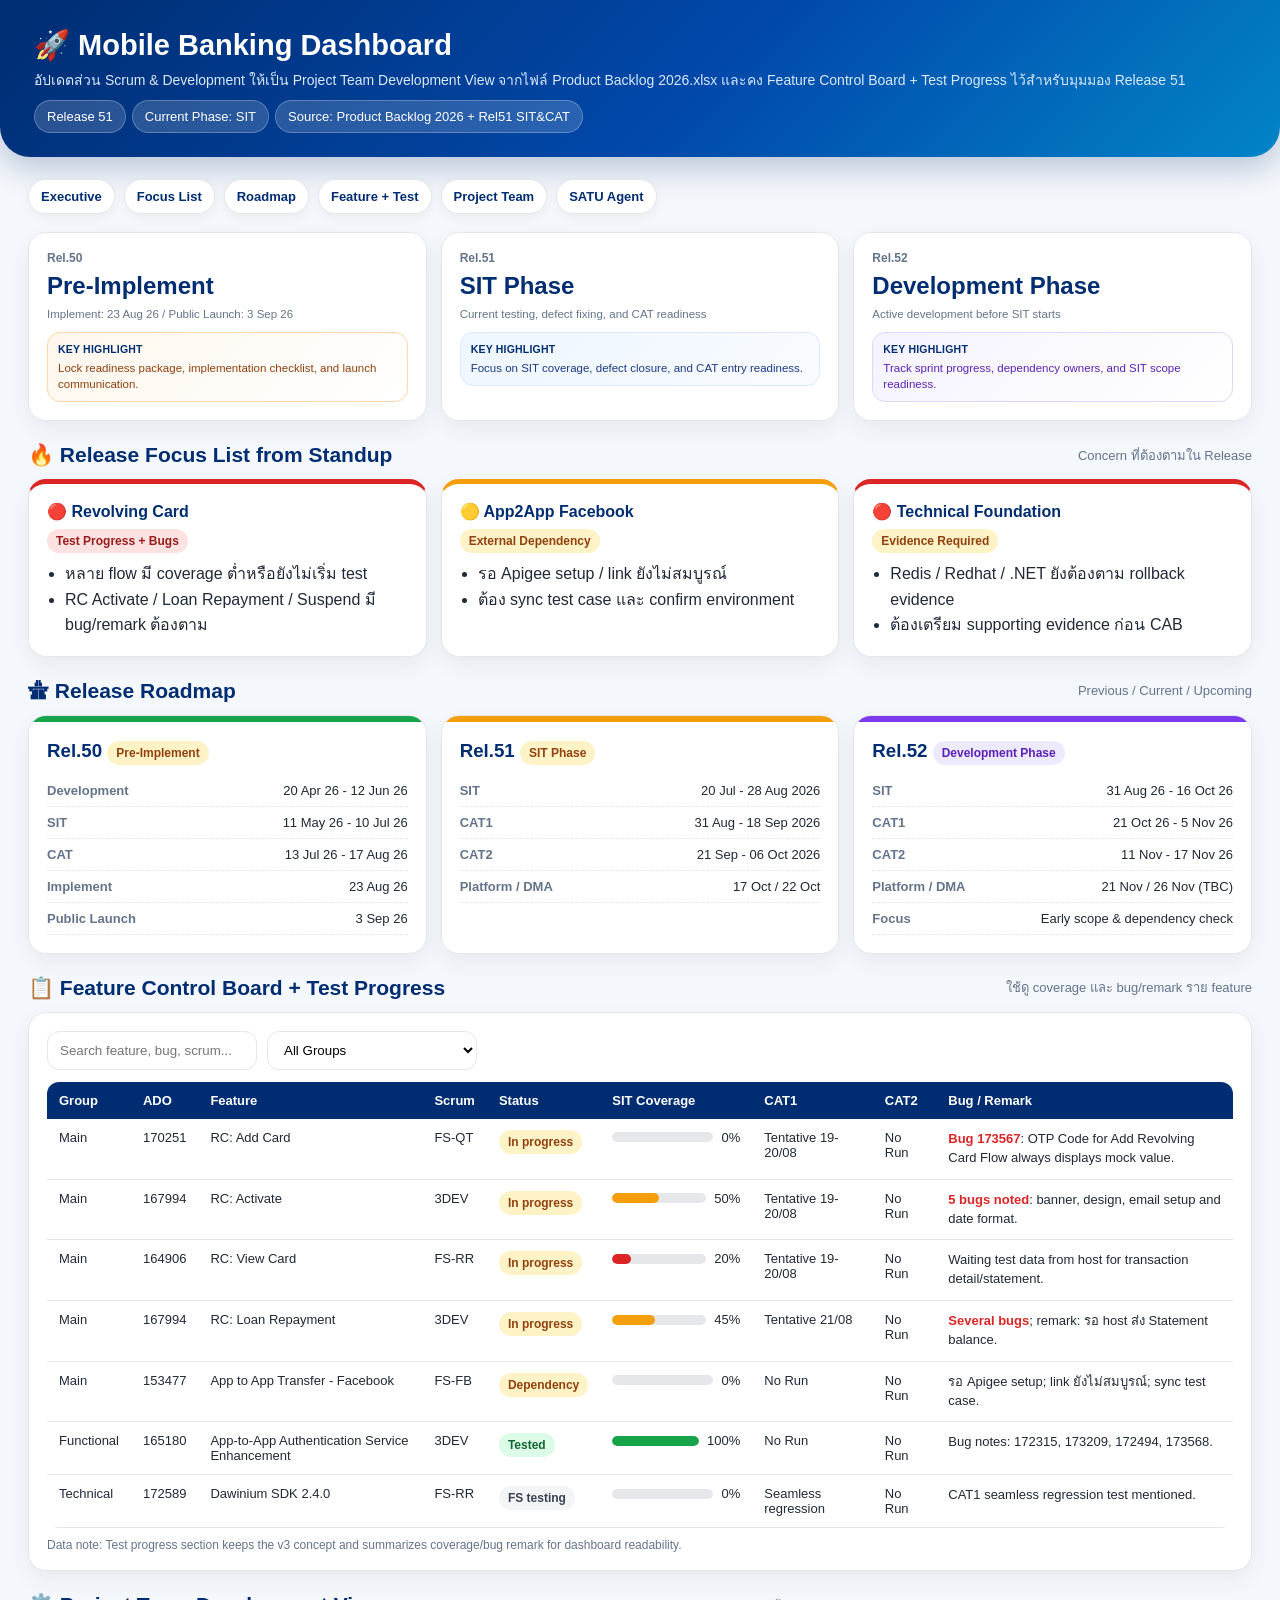
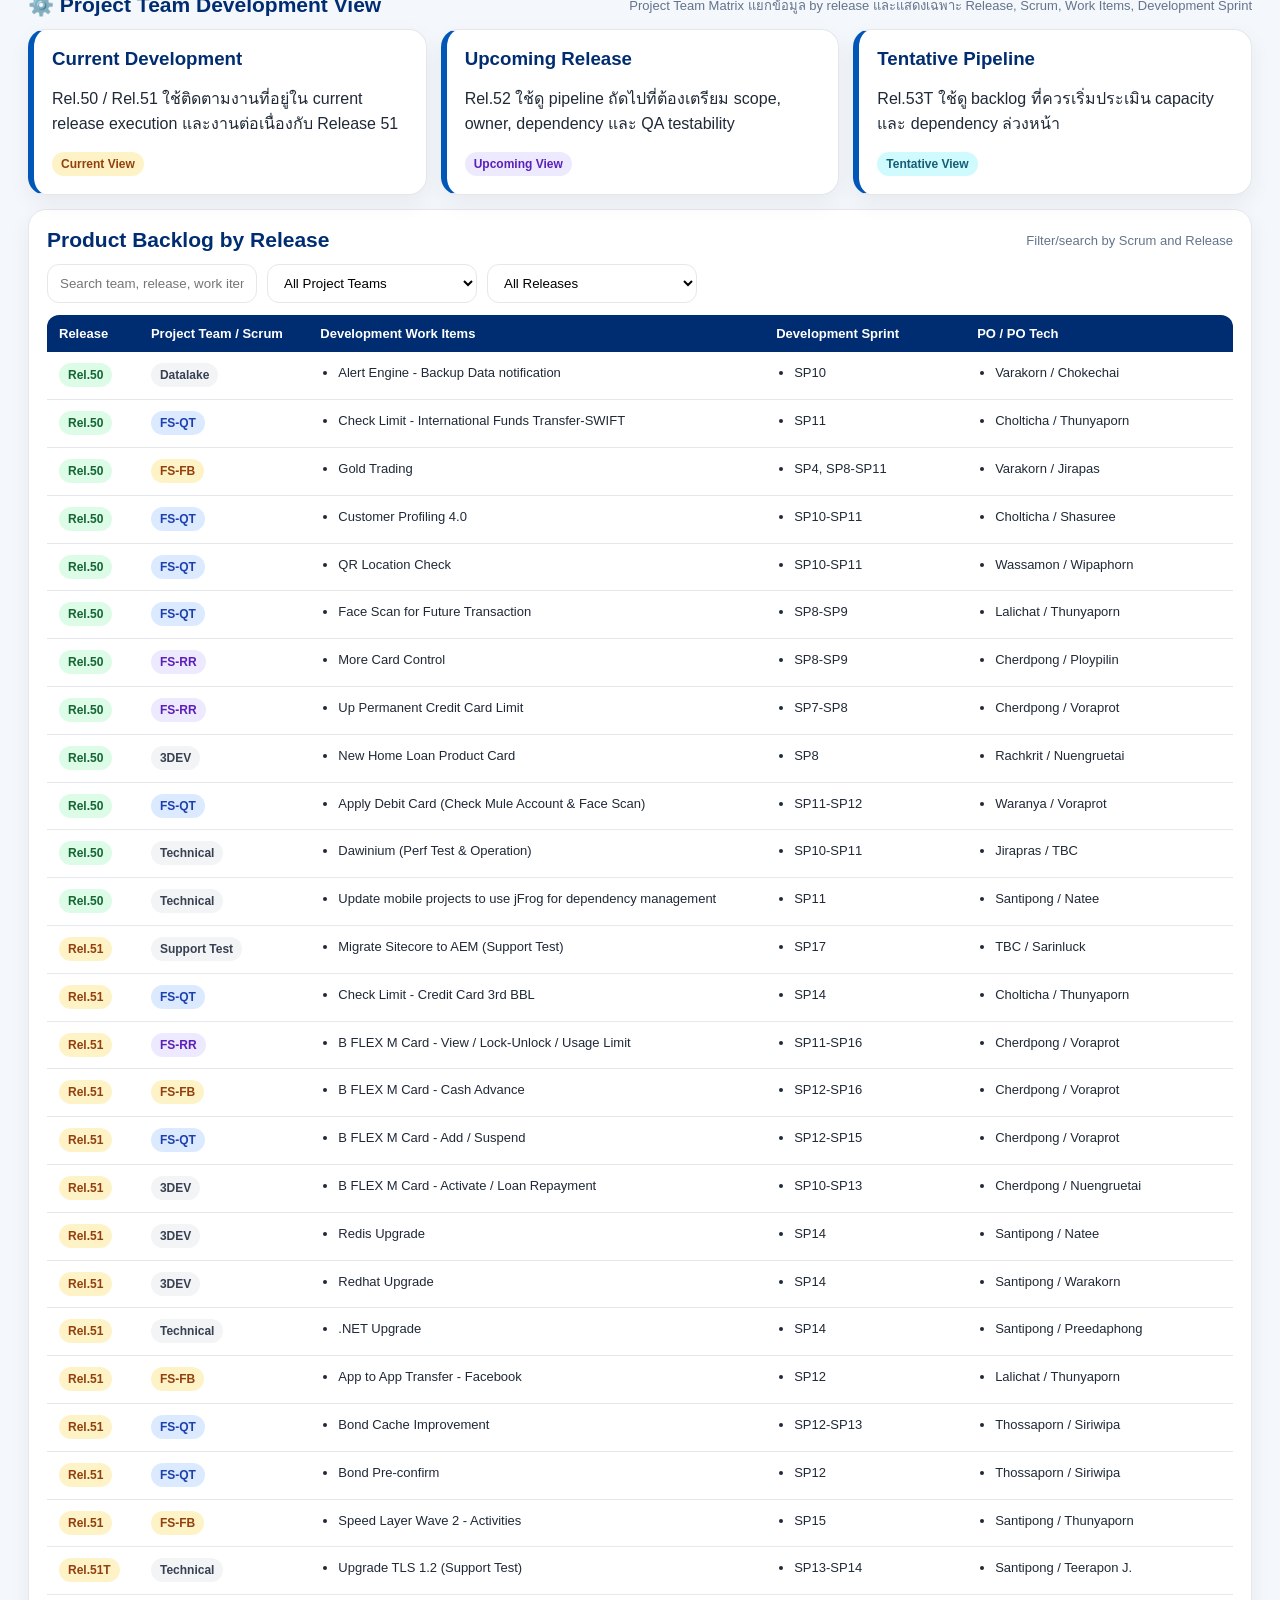
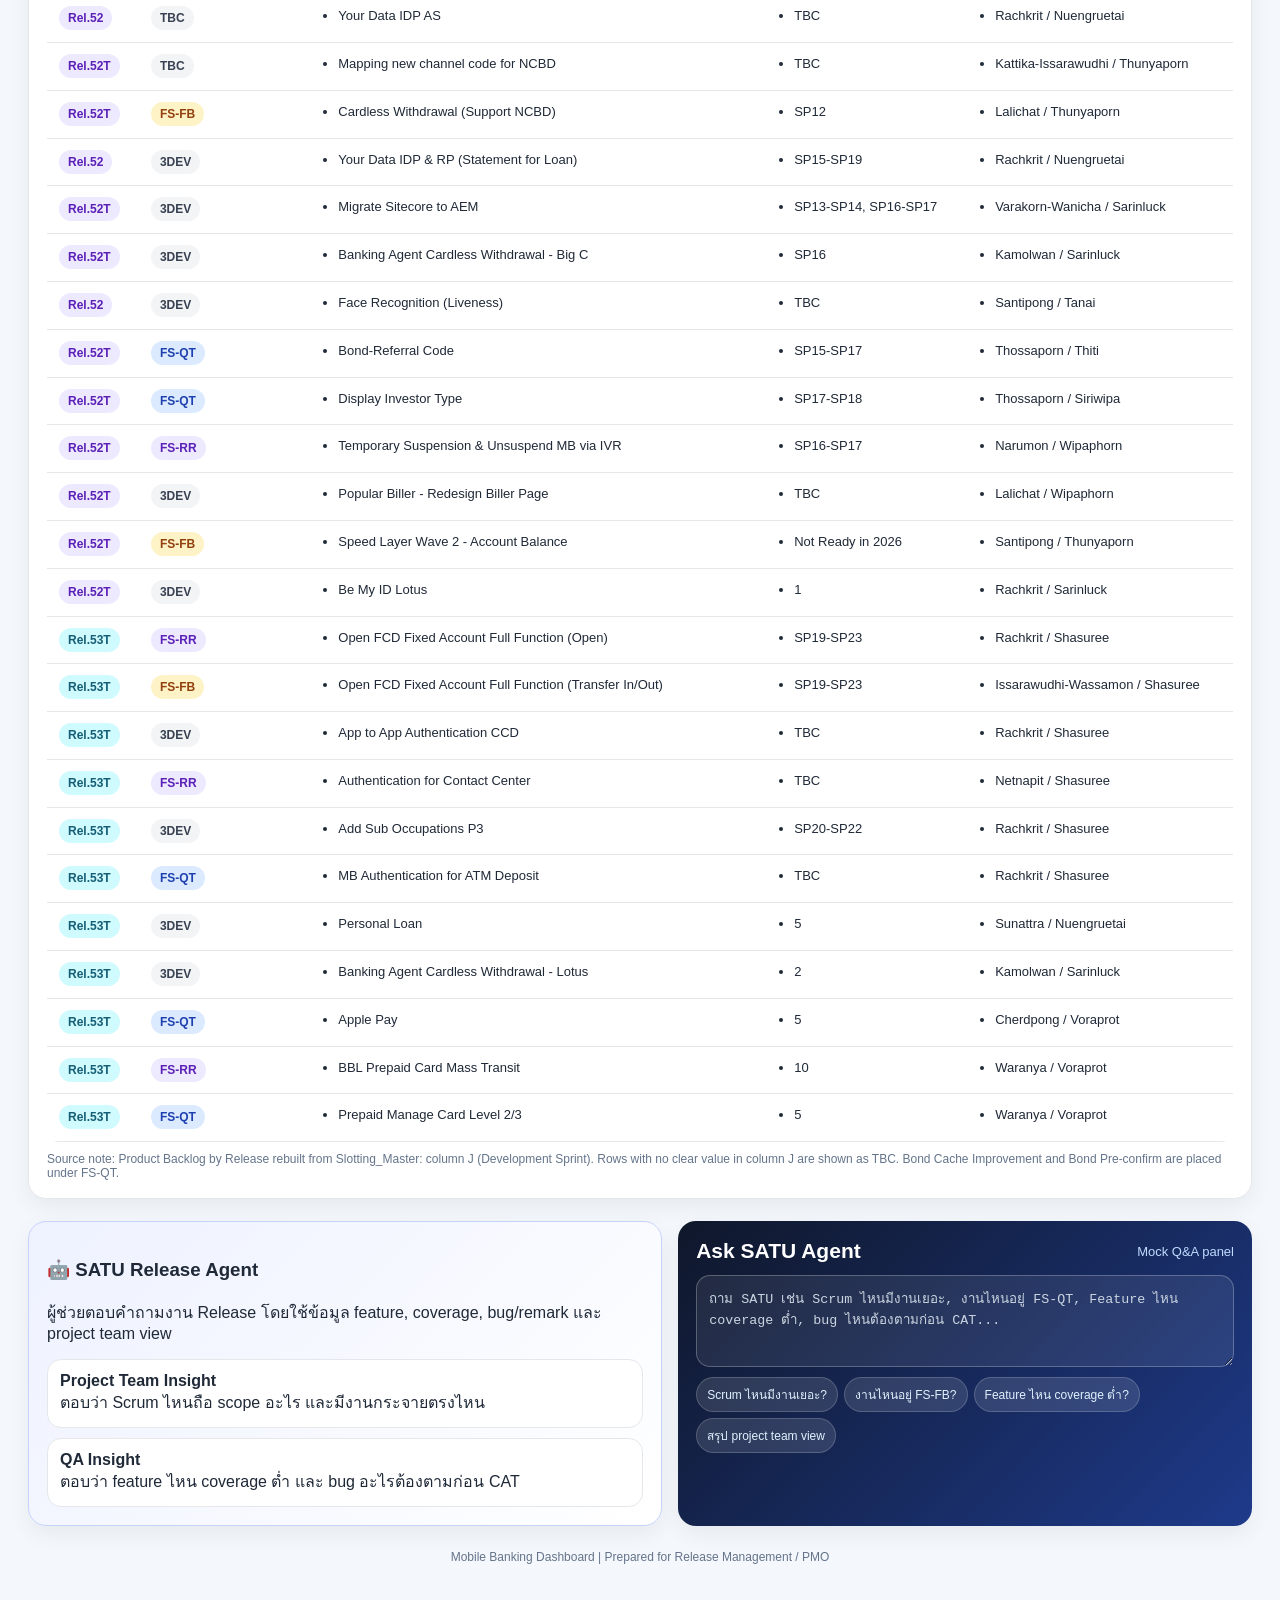
==== index.html @ 2cccbea6 "Rename to index.html" ====
<!DOCTYPE html>
<html lang="th">
<head>
<meta charset="UTF-8" />
<meta name="viewport" content="width=device-width, initial-scale=1.0" />
<title>Mobile Banking Dashboard</title>
<style>
:root{--bbl:#002d72;--bbl2:#0057b8;--bg:#f4f7fb;--card:#fff;--text:#1f2937;--muted:#64748b;--line:#e5e7eb;--green:#16a34a;--amber:#f59e0b;--red:#dc2626;--blue:#2563eb;--purple:#7c3aed}
*{box-sizing:border-box}html{scroll-behavior:smooth}body{margin:0;font-family:"Segoe UI",Arial,sans-serif;background:var(--bg);color:var(--text)}
.hero{background:linear-gradient(135deg,var(--bbl),#0148aa 55%,#0284c7);color:white;padding:28px 34px 24px;border-bottom-left-radius:30px;border-bottom-right-radius:30px;box-shadow:0 12px 30px rgba(0,45,114,.24)}
.hero h1{margin:0;font-size:29px}.subtitle{margin-top:8px;color:#dbeafe;line-height:1.55;font-size:14px}.pill{display:inline-flex;align-items:center;gap:8px;background:rgba(255,255,255,.16);border:1px solid rgba(255,255,255,.25);padding:8px 12px;border-radius:999px;font-size:13px;margin:8px 6px 0 0}
.container{max-width:1520px;margin:auto;padding:22px 28px 42px}.nav{display:flex;gap:9px;flex-wrap:wrap;margin-bottom:18px}.nav a{text-decoration:none;color:var(--bbl);background:white;border:1px solid var(--line);padding:9px 12px;border-radius:999px;font-size:13px;font-weight:700;box-shadow:0 4px 12px rgba(15,23,42,.05)}
.kpis{display:grid;grid-template-columns:repeat(3,minmax(220px,1fr));gap:14px}.card{background:var(--card);border:1px solid var(--line);border-radius:18px;padding:18px;box-shadow:0 8px 22px rgba(15,23,42,.06)}.kpi-label{font-size:12px;color:var(--muted);font-weight:700}.kpi-value{font-size:24px;font-weight:900;color:var(--bbl);margin-top:7px;line-height:1.18}.kpi-note{font-size:11.5px;color:var(--muted);margin-top:6px;line-height:1.42}.kpi-highlight{margin-top:10px;padding:9px 10px;border-radius:13px;background:linear-gradient(135deg,#eef6ff,#f8fbff);border:1px solid #dbeafe;color:#1e3a8a;font-size:11.5px;line-height:1.4}.kpi-highlight b{display:block;color:var(--bbl);font-size:10.5px;text-transform:uppercase;letter-spacing:.2px;margin-bottom:3px}.kpi-highlight.urgent{background:linear-gradient(135deg,#fff7ed,#fff);border-color:#fed7aa;color:#92400e}.kpi-highlight.future{background:linear-gradient(135deg,#f5f3ff,#fff);border-color:#ddd6fe;color:#5b21b6}
.section{margin-top:22px}.section-title{display:flex;justify-content:space-between;align-items:center;gap:12px;margin:0 0 12px}.section-title h2{margin:0;color:var(--bbl);font-size:21px}.section-title span{font-size:13px;color:var(--muted)}
.grid-2{display:grid;grid-template-columns:1.05fr .95fr;gap:16px}.grid-3{display:grid;grid-template-columns:repeat(3,1fr);gap:14px}.grid-4{display:grid;grid-template-columns:repeat(4,1fr);gap:14px}
.workitem-list{margin:0;padding-left:18px;line-height:1.6}.workitem-list li{margin-bottom:4px}.sprint-list{margin:0;padding-left:18px;line-height:1.6}.sprint-list li{margin-bottom:4px}.po-list{margin:0;padding-left:18px;line-height:1.6}.po-list li{margin-bottom:4px}table{width:100%;border-collapse:collapse;font-size:13px;overflow:hidden;border-radius:12px}th{background:var(--bbl);color:white;text-align:left;padding:11px 12px;font-weight:800;white-space:nowrap}td{padding:11px 12px;border-bottom:1px solid var(--line);vertical-align:top}tr:hover td{background:#f8fbff}
.badge{display:inline-flex;align-items:center;gap:6px;padding:5px 9px;border-radius:999px;font-size:12px;font-weight:800;white-space:nowrap}.green{background:#dcfce7;color:#166534}.amber{background:#fef3c7;color:#92400e}.red{background:#fee2e2;color:#991b1b}.blue{background:#dbeafe;color:#1e40af}.gray{background:#f3f4f6;color:#374151}.purple{background:#ede9fe;color:#5b21b6}.cyan{background:#cffafe;color:#155e75}
.filters{display:flex;gap:10px;flex-wrap:wrap;margin-bottom:12px}.filters input,.filters select{padding:10px 12px;border:1px solid var(--line);border-radius:12px;background:white;min-width:210px}
.focus-grid,.roadmap{display:grid;grid-template-columns:repeat(3,1fr);gap:14px}.focus{border-top:5px solid var(--amber)}.focus.critical{border-top-color:var(--red)}.focus h3{margin:0 0 8px;color:var(--bbl);font-size:16px}.focus ul{margin:8px 0 0 18px;padding:0;line-height:1.6}.release-card{position:relative;overflow:hidden}.release-card:before{content:"";position:absolute;top:0;left:0;right:0;height:6px;background:var(--bbl2)}.release-card.done:before{background:var(--green)}.release-card.current:before{background:var(--amber)}.release-card.future:before{background:var(--purple)}.release-card h3{margin:6px 0 10px;color:var(--bbl)}.date-row{display:flex;justify-content:space-between;border-bottom:1px dashed var(--line);padding:8px 0;font-size:13px}.date-row b{color:var(--muted)}
.cov-wrap{display:flex;align-items:center;gap:8px;min-width:128px}.cov-bg{height:10px;background:#e5e7eb;border-radius:999px;overflow:hidden;flex:1;min-width:72px}.cov{height:100%;border-radius:999px}.cov.low{background:var(--red)}.cov.mid{background:var(--amber)}.cov.high{background:var(--green)}.bugcell{max-width:420px;line-height:1.45}.bugcell b{color:var(--red)}
.team-card{border-left:6px solid var(--bbl2)}.team-card h3{margin:0 0 10px;color:var(--bbl)}.mini-grid{display:grid;grid-template-columns:repeat(3,1fr);gap:10px}.mini{background:#f8fafc;border:1px solid var(--line);border-radius:14px;padding:12px;text-align:center}.mini b{display:block;color:var(--bbl);font-size:22px}.note{font-size:12px;color:var(--muted);margin-top:10px}.agent{background:linear-gradient(135deg,#0f172a,#1e3a8a);color:white;border:0}.agent textarea{width:100%;min-height:92px;border-radius:14px;border:1px solid rgba(255,255,255,.25);background:rgba(255,255,255,.08);color:white;padding:12px;outline:none;resize:vertical}.agent textarea::placeholder{color:#cbd5e1}.prompt{display:inline-block;background:rgba(255,255,255,.12);border:1px solid rgba(255,255,255,.18);padding:7px 10px;border-radius:999px;font-size:12px;margin:6px 6px 0 0;color:#e0f2fe}.satu{background:linear-gradient(135deg,#eef2ff,#fff);border:1px solid #c7d2fe}.satu-item{background:white;border:1px solid var(--line);border-radius:14px;padding:12px;margin-top:10px}
footer{text-align:center;color:var(--muted);font-size:12px;margin-top:24px}@media(max-width:1180px){.kpis{grid-template-columns:repeat(3,1fr)}.grid-2,.grid-3,.grid-4,.focus-grid,.roadmap,.mini-grid{grid-template-columns:1fr}.section-title{align-items:flex-start;flex-direction:column}}@media(max-width:720px){.container{padding:18px}.kpis{grid-template-columns:1fr}.hero{padding:22px 20px}.hero h1{font-size:23px}td,th{font-size:12px;padding:9px}}
</style>
</head>
<body>
<header class="hero">
  <h1>🚀 Mobile Banking Dashboard</h1>
  <div class="subtitle">อัปเดตส่วน Scrum & Development ให้เป็น Project Team Development View จากไฟล์ Product Backlog 2026.xlsx และคง Feature Control Board + Test Progress ไว้สำหรับมุมมอง Release 51</div>
  <div class="pill">Release 51</div><div class="pill">Current Phase: SIT</div><div class="pill">Source: Product Backlog 2026 + Rel51 SIT&CAT</div>
</header>
<main class="container">
<nav class="nav"><a href="#executive">Executive</a><a href="#focus">Focus List</a><a href="#roadmap">Roadmap</a><a href="#feature">Feature + Test</a><a href="#project-team">Project Team</a><a href="#satu">SATU Agent</a></nav>

<section id="executive" class="kpis">
  <div class="card"><div class="kpi-label">Rel.50</div><div class="kpi-value">Pre-Implement</div><div class="kpi-note">Implement: 23 Aug 26 / Public Launch: 3 Sep 26</div><div class="kpi-highlight urgent"><b>Key Highlight</b>Lock readiness package, implementation checklist, and launch communication.</div></div>
  <div class="card"><div class="kpi-label">Rel.51</div><div class="kpi-value">SIT Phase</div><div class="kpi-note">Current testing, defect fixing, and CAT readiness</div><div class="kpi-highlight"><b>Key Highlight</b>Focus on SIT coverage, defect closure, and CAT entry readiness.</div></div>
  <div class="card"><div class="kpi-label">Rel.52</div><div class="kpi-value">Development Phase</div><div class="kpi-note">Active development before SIT starts</div><div class="kpi-highlight future"><b>Key Highlight</b>Track sprint progress, dependency owners, and SIT scope readiness.</div></div>
</section>

<section id="focus" class="section">
  <div class="section-title"><h2>🔥 Release Focus List from Standup</h2><span>Concern ที่ต้องตามใน Release</span></div>
  <div class="focus-grid">
    <div class="card focus critical"><h3>🔴 Revolving Card</h3><span class="badge red">Test Progress + Bugs</span><ul><li>หลาย flow มี coverage ต่ำหรือยังไม่เริ่ม test</li><li>RC Activate / Loan Repayment / Suspend มี bug/remark ต้องตาม</li></ul></div>
    <div class="card focus"><h3>🟡 App2App Facebook</h3><span class="badge amber">External Dependency</span><ul><li>รอ Apigee setup / link ยังไม่สมบูรณ์</li><li>ต้อง sync test case และ confirm environment</li></ul></div>
    <div class="card focus critical"><h3>🔴 Technical Foundation</h3><span class="badge amber">Evidence Required</span><ul><li>Redis / Redhat / .NET ยังต้องตาม rollback evidence</li><li>ต้องเตรียม supporting evidence ก่อน CAB</li></ul></div>
  </div>
</section>

<section id="roadmap" class="section">
  <div class="section-title"><h2>🛣 Release Roadmap</h2><span>Previous / Current / Upcoming</span></div>
  <div class="roadmap">
    <div class="card release-card done"><h3>Rel.50 <span class="badge amber">Pre-Implement</span></h3><div class="date-row"><b>Development</b><span>20 Apr 26 - 12 Jun 26</span></div><div class="date-row"><b>SIT</b><span>11 May 26 - 10 Jul 26</span></div><div class="date-row"><b>CAT</b><span>13 Jul 26 - 17 Aug 26</span></div><div class="date-row"><b>Implement</b><span>23 Aug 26</span></div><div class="date-row"><b>Public Launch</b><span>3 Sep 26</span></div></div>
    <div class="card release-card current"><h3>Rel.51 <span class="badge amber">SIT Phase</span></h3><div class="date-row"><b>SIT</b><span>20 Jul - 28 Aug 2026</span></div><div class="date-row"><b>CAT1</b><span>31 Aug - 18 Sep 2026</span></div><div class="date-row"><b>CAT2</b><span>21 Sep - 06 Oct 2026</span></div><div class="date-row"><b>Platform / DMA</b><span>17 Oct / 22 Oct</span></div></div>
    <div class="card release-card future"><h3>Rel.52 <span class="badge purple">Development Phase</span></h3><div class="date-row"><b>SIT</b><span>31 Aug 26 - 16 Oct 26</span></div><div class="date-row"><b>CAT1</b><span>21 Oct 26 - 5 Nov 26</span></div><div class="date-row"><b>CAT2</b><span>11 Nov - 17 Nov 26</span></div><div class="date-row"><b>Platform / DMA</b><span>21 Nov / 26 Nov (TBC)</span></div><div class="date-row"><b>Focus</b><span>Early scope & dependency check</span></div></div>
  </div>
</section>

<section id="feature" class="section">
  <div class="section-title"><h2>📋 Feature Control Board + Test Progress</h2><span>ใช้ดู coverage และ bug/remark ราย feature</span></div>
  <div class="card">
    <div class="filters"><input id="featureSearch" placeholder="Search feature, bug, scrum..." onkeyup="filterFeature()"/><select id="featureGroup" onchange="filterFeature()"><option value="">All Groups</option><option value="main">Main Feature</option><option value="functional">Functional Enhancement</option><option value="technical">Technical Enhancement</option></select></div>
    <div style="overflow:auto">
      <table id="featureTable">
        <tr><th>Group</th><th>ADO</th><th>Feature</th><th>Scrum</th><th>Status</th><th>SIT Coverage</th><th>CAT1</th><th>CAT2</th><th>Bug / Remark</th></tr>
        <tr data-group="main"><td>Main</td><td>170251</td><td>RC: Add Card</td><td>FS-QT</td><td><span class="badge amber">In progress</span></td><td><div class="cov-wrap"><div class="cov-bg"><div class="cov low" style="width:0%"></div></div>0%</div></td><td>Tentative 19-20/08</td><td>No Run</td><td class="bugcell"><b>Bug 173567</b>: OTP Code for Add Revolving Card Flow always displays mock value.</td></tr>
        <tr data-group="main"><td>Main</td><td>167994</td><td>RC: Activate</td><td>3DEV</td><td><span class="badge amber">In progress</span></td><td><div class="cov-wrap"><div class="cov-bg"><div class="cov mid" style="width:50%"></div></div>50%</div></td><td>Tentative 19-20/08</td><td>No Run</td><td class="bugcell"><b>5 bugs noted</b>: banner, design, email setup and date format.</td></tr>
        <tr data-group="main"><td>Main</td><td>164906</td><td>RC: View Card</td><td>FS-RR</td><td><span class="badge amber">In progress</span></td><td><div class="cov-wrap"><div class="cov-bg"><div class="cov low" style="width:20%"></div></div>20%</div></td><td>Tentative 19-20/08</td><td>No Run</td><td class="bugcell">Waiting test data from host for transaction detail/statement.</td></tr>
        <tr data-group="main"><td>Main</td><td>167994</td><td>RC: Loan Repayment</td><td>3DEV</td><td><span class="badge amber">In progress</span></td><td><div class="cov-wrap"><div class="cov-bg"><div class="cov mid" style="width:45%"></div></div>45%</div></td><td>Tentative 21/08</td><td>No Run</td><td class="bugcell"><b>Several bugs</b>; remark: รอ host ส่ง Statement balance.</td></tr>
        <tr data-group="main"><td>Main</td><td>153477</td><td>App to App Transfer - Facebook</td><td>FS-FB</td><td><span class="badge amber">Dependency</span></td><td><div class="cov-wrap"><div class="cov-bg"><div class="cov low" style="width:0%"></div></div>0%</div></td><td>No Run</td><td>No Run</td><td class="bugcell">รอ Apigee setup; link ยังไม่สมบูรณ์; sync test case.</td></tr>
        <tr data-group="functional"><td>Functional</td><td>165180</td><td>App-to-App Authentication Service Enhancement</td><td>3DEV</td><td><span class="badge green">Tested</span></td><td><div class="cov-wrap"><div class="cov-bg"><div class="cov high" style="width:100%"></div></div>100%</div></td><td>No Run</td><td>No Run</td><td class="bugcell">Bug notes: 172315, 173209, 172494, 173568.</td></tr>
        <tr data-group="technical"><td>Technical</td><td>172589</td><td>Dawinium SDK 2.4.0</td><td>FS-RR</td><td><span class="badge gray">FS testing</span></td><td><div class="cov-wrap"><div class="cov-bg"><div class="cov low" style="width:0%"></div></div>0%</div></td><td>Seamless regression</td><td>No Run</td><td class="bugcell">CAT1 seamless regression test mentioned.</td></tr>
      </table>
    </div>
    <div class="note">Data note: Test progress section keeps the v3 concept and summarizes coverage/bug remark for dashboard readability.</div>
  </div>
</section>


<section id="project-team" class="section">
  <div class="section-title">
    <h2>⚙️ Project Team Development View</h2>
    <span>Project Team Matrix แยกข้อมูล by release และแสดงเฉพาะ Release, Scrum, Work Items, Development Sprint</span>
  </div>

  <div class="grid-3">
    <div class="card team-card"><h3>Current Development</h3><p>Rel.50 / Rel.51 ใช้ติดตามงานที่อยู่ใน current release execution และงานต่อเนื่องกับ Release 51</p><span class="badge amber">Current View</span></div>
    <div class="card team-card"><h3>Upcoming Release</h3><p>Rel.52 ใช้ดู pipeline ถัดไปที่ต้องเตรียม scope, owner, dependency และ QA testability</p><span class="badge purple">Upcoming View</span></div>
    <div class="card team-card"><h3>Tentative Pipeline</h3><p>Rel.53T ใช้ดู backlog ที่ควรเริ่มประเมิน capacity และ dependency ล่วงหน้า</p><span class="badge cyan">Tentative View</span></div>
  </div>

  <div class="card" style="margin-top:14px">
    <div class="section-title"><h2>Product Backlog by Release</h2><span>Filter/search by Scrum and Release</span></div>
    <div class="filters">
      <input id="teamSearch" placeholder="Search team, release, work item, sprint..." onkeyup="filterTeam()"/>
      <select id="teamSelect" onchange="filterTeam()">
        <option value="">All Project Teams</option>
        <option>FS-QT</option><option>FS-FB</option><option>FS-RR</option><option>BBL-PW</option><option>BBL-3DEV</option><option>FS-LK</option>
      </select>
      <select id="releaseSelect" onchange="filterTeam()">
        <option value="">All Releases</option>
        <option>Rel.50</option><option>Rel.51</option><option>Rel.51T</option><option>Rel.52</option><option>Rel.52T</option><option>Rel.53T</option>
      </select>
    </div>
    <div style="overflow:auto">
      <table id="teamTable">
      <tr><th>Release</th><th>Project Team / Scrum</th><th>Development Work Items</th><th>Development Sprint</th><th>PO / PO Tech</th></tr>
      <tr data-release="Rel.50" data-team="Datalake"><td><span class="badge green">Rel.50</span></td><td><span class="badge gray">Datalake</span></td><td><ul class="workitem-list"><li>Alert Engine - Backup Data notification</li></ul></td><td><ul class="sprint-list"><li>SP10</li></ul></td><td><ul class="po-list"><li>Varakorn / Chokechai</li></ul></td></tr>
      <tr data-release="Rel.50" data-team="FS-QT"><td><span class="badge green">Rel.50</span></td><td><span class="badge blue">FS-QT</span></td><td><ul class="workitem-list"><li>Check Limit - International Funds Transfer-SWIFT</li></ul></td><td><ul class="sprint-list"><li>SP11</li></ul></td><td><ul class="po-list"><li>Cholticha / Thunyaporn</li></ul></td></tr>
      <tr data-release="Rel.50" data-team="FS-FB"><td><span class="badge green">Rel.50</span></td><td><span class="badge amber">FS-FB</span></td><td><ul class="workitem-list"><li>Gold Trading</li></ul></td><td><ul class="sprint-list"><li>SP4, SP8-SP11</li></ul></td><td><ul class="po-list"><li>Varakorn / Jirapas</li></ul></td></tr>
      <tr data-release="Rel.50" dat a-team="FS-QT"><td><span class="badge green">Rel.50</span></td><td><span class="badge blue">FS-QT</span></td><td><ul class="workitem-list"><li>Customer Profiling 4.0</li></ul></td><td><ul class="sprint-list"><li>SP10-SP11</li></ul></td><td><ul class="po-list"><li>Cholticha / Shasuree</li></ul></td></tr>
      <tr data-release="Rel.50" data-team="FS-QT"><td><span class="badge green">Rel.50</span></td><td><span class="badge blue">FS-QT</span></td><td><ul class="workitem-list"><li>QR Location Check</li></ul></td><td><ul class="sprint-list"><li>SP10-SP11</li></ul></td><td><ul class="po-list"><li>Wassamon / Wipaphorn</li></ul></td></tr>
      <tr data-release="Rel.50" data-team="FS-QT"><td><span class="badge green">Rel.50</span></td><td><span class="badge blue">FS-QT</span></td><td><ul class="workitem-list"><li>Face Scan for Future Transaction</li></ul></td><td><ul class="sprint-list"><li>SP8-SP9</li></ul></td><td><ul class="po-list"><li>Lalichat / Thunyaporn</li></ul></td></tr>
      <tr data-release="Rel.50" data-team="FS-RR"><td><span class="badge green">Rel.50</span></td><td><span class="badge purple">FS-RR</span></td><td><ul class="workitem-list"><li>More Card Control</li></ul></td><td><ul class="sprint-list"><li>SP8-SP9</li></ul></td><td><ul class="po-list"><li>Cherdpong / Ploypilin</li></ul></td></tr>
      <tr data-release="Rel.50" data-team="FS-RR"><td><span class="badge green">Rel.50</span></td><td><span class="badge purple">FS-RR</span></td><td><ul class="workitem-list"><li>Up Permanent Credit Card Limit</li></ul></td><td><ul class="sprint-list"><li>SP7-SP8</li></ul></td><td><ul class="po-list"><li>Cherdpong / Voraprot</li></ul></td></tr>
      <tr data-release="Rel.50" data-team="3DEV"><td><span class="badge green">Rel.50</span></td><td><span class="badge gray">3DEV</span></td><td><ul class="workitem-list"><li>New Home Loan Product Card</li></ul></td><td><ul class="sprint-list"><li>SP8</li></ul></td><td><ul class="po-list"><li>Rachkrit / Nuengruetai</li></ul></td></tr>
      <tr data-release="Rel.50" data-team="FS-QT"><td><span class="badge green">Rel.50</span></td><td><span class="badge blue">FS-QT</span></td><td><ul class="workitem-list"><li>Apply Debit Card (Check Mule Account & Face Scan)</li></ul></td><td><ul class="sprint-list"><li>SP11-SP12</li></ul></td><td><ul class="po-list"><li>Waranya / Voraprot</li></ul></td></tr>
      <tr data-release="Rel.50" data-team="Technical"><td><span class="badge green">Rel.50</span></td><td><span class="badge gray">Technical</span></td><td><ul class="workitem-list"><li>Dawinium (Perf Test & Operation)</li></ul></td><td><ul class="sprint-list"><li>SP10-SP11</li></ul></td><td><ul class="po-list"><li>Jirapras / TBC</li></ul></td></tr>
      <tr data-release="Rel.50" data-team="Technical"><td><span class="badge green">Rel.50</span></td><td><span class="badge gray">Technical</span></td><td><ul class="workitem-list"><li>Update mobile projects to use jFrog for dependency management</li></ul></td><td><ul class="sprint-list"><li>SP11</li></ul></td><td><ul class="po-list"><li>Santipong / Natee</li></ul></td></tr>
      <tr data-release="Rel.51" data-team="Support Test"><td><span class="badge amber">Rel.51</span></td><td><span class="badge gray">Support Test</span></td><td><ul class="workitem-list"><li>Migrate Sitecore to AEM (Support Test)</li></ul></td><td><ul class="sprint-list"><li>SP17</li></ul></td><td><ul class="po-list"><li>TBC / Sarinluck</li></ul></td></tr>
      <tr data-release="Rel.51" data-team="FS-QT"><td><span class="badge amber">Rel.51</span></td><td><span class="badge blue">FS-QT</span></td><td><ul class="workitem-list"><li>Check Limit - Credit Card 3rd BBL</li></ul></td><td><ul class="sprint-list"><li>SP14</li></ul></td><td><ul class="po-list"><li>Cholticha / Thunyaporn</li></ul></td></tr>
      <tr data-release="Rel.51" data-team="FS-RR"><td><span class="badge amber">Rel.51</span></td><td><span class="badge purple">FS-RR</span></td><td><ul class="workitem-list"><li>B FLEX M Card - View / Lock-Unlock / Usage Limit</li></ul></td><td><ul class="sprint-list"><li>SP11-SP16</li></ul></td><td><ul class="po-list"><li>Cherdpong / Voraprot</li></ul></td></tr>
      <tr data-release="Rel.51" data-team="FS-FB"><td><span class="badge amber">Rel.51</span></td><td><span class="badge amber">FS-FB</span></td><td><ul class="workitem-list"><li>B FLEX M Card - Cash Advance</li></ul></td><td><ul class="sprint-list"><li>SP12-SP16</li></ul></td><td><ul class="po-list"><li>Cherdpong / Voraprot</li></ul></td></tr>
      <tr data-release="Rel.51" data-team="FS-QT"><td><span class="badge amber">Rel.51</span></td><td><span class="badge blue">FS-QT</span></td><td><ul class="workitem-list"><li>B FLEX M Card - Add / Suspend</li></ul></td><td><ul class="sprint-list"><li>SP12-SP15</li></ul></td><td><ul class="po-list"><li>Cherdpong / Voraprot</li></ul></td></tr>
      <tr data-release="Rel.51" data-team="3DEV"><td><span class="badge amber">Rel.51</span></td><td><span class="badge gray">3DEV</span></td><td><ul class="workitem-list"><li>B FLEX M Card - Activate / Loan Repayment</li></ul></td><td><ul class="sprint-list"><li>SP10-SP13</li></ul></td><td><ul class="po-list"><li>Cherdpong / Nuengruetai</li></ul></td></tr>
      <tr data-release="Rel.51" data-team="3DEV"><td><span class="badge amber">Rel.51</span></td><td><span class="badge gray">3DEV</span></td><td><ul class="workitem-list"><li>Redis Upgrade</li></ul></td><td><ul class="sprint-list"><li>SP14</li></ul></td><td><ul class="po-list"><li>Santipong / Natee</li></ul></td></tr>
      <tr data-release="Rel.51" data-team="3DEV"><td><span class="badge amber">Rel.51</span></td><td><span class="badge gray">3DEV</span></td><td><ul class="workitem-list"><li>Redhat Upgrade</li></ul></td><td><ul class="sprint-list"><li>SP14</li></ul></td><td><ul class="po-list"><li>Santipong / Warakorn</li></ul></td></tr>
      <tr data-release="Rel.51" data-team="Technical"><td><span class="badge amber">Rel.51</span></td><td><span class="badge gray">Technical</span></td><td><ul class="workitem-list"><li>.NET Upgrade</li></ul></td><td><ul class="sprint-list"><li>SP14</li></ul></td><td><ul class="po-list"><li>Santipong / Preedaphong</li></ul></td></tr>
      <tr data-release="Rel.51" data-team="FS-FB"><td><span class="badge amber">Rel.51</span></td><td><span class="badge amber">FS-FB</span></td><td><ul class="workitem-list"><li>App to App Transfer - Facebook</li></ul></td><td><ul class="sprint-list"><li>SP12</li></ul></td><td><ul class="po-list"><li>Lalichat / Thunyaporn</li></ul></td></tr>
      <tr data-release="Rel.51" data-team="FS-QT"><td><span class="badge amber">Rel.51</span></td><td><span class="badge blue">FS-QT</span></td><td><ul class="workitem-list"><li>Bond Cache Improvement</li></ul></td><td><ul class="sprint-list"><li>SP12-SP13</li></ul></td><td><ul class="po-list"><li>Thossaporn / Siriwipa</li></ul></td></tr>
      <tr data-release="Rel.51" data-team="FS-QT"><td><span class="badge amber">Rel.51</span></td><td><span class="badge blue">FS-QT</span></td><td><ul class="workitem-list"><li>Bond Pre-confirm</li></ul></td><td><ul class="sprint-list"><li>SP12</li></ul></td><td><ul class="po-list"><li>Thossaporn / Siriwipa</li></ul></td></tr>
      <tr data-release="Rel.51" data-team="FS-FB"><td><span class="badge amber">Rel.51</span></td><td><span class="badge amber">FS-FB</span></td><td><ul class="workitem-list"><li>Speed Layer Wave 2 - Activities</li></ul></td><td><ul class="sprint-list"><li>SP15</li></ul></td><td><ul class="po-list"><li>Santipong / Thunyaporn</li></ul></td></tr>
      <tr data-release="Rel.51T" data-team="Technical"><td><span class="badge amber">Rel.51T</span></td><td><span class="badge gray">Technical</span></td><td><ul class="workitem-list"><li>Upgrade TLS 1.2 (Support Test)</li></ul></td><td><ul class="sprint-list"><li>SP13-SP14</li></ul></td><td><ul class="po-list"><li>Santipong / Teerapon J.</li></ul></td></tr>
      <tr data-release="Rel.52" data-team="TBC"><td><span class="badge purple">Rel.52</span></td><td><span class="badge gray">TBC</span></td><td><ul class="workitem-list"><li>Your Data IDP AS</li></ul></td><td><ul class="sprint-list"><li>TBC</li></ul></td><td><ul class="po-list"><li>Rachkrit / Nuengruetai</li></ul></td></tr>
      <tr data-release="Rel.52T" data-team="TBC"><td><span class="badge purple">Rel.52T</span></td><td><span class="badge gray">TBC</span></td><td><ul class="workitem-list"><li>Mapping new channel code for NCBD</li></ul></td><td><ul class="sprint-list"><li>TBC</li></ul></td><td><ul class="po-list"><li>Kattika-Issarawudhi / Thunyaporn</li></ul></td></tr>
      <tr data-release="Rel.52T" data-team="FS-FB"><td><span class="badge purple">Rel.52T</span></td><td><span class="badge amber">FS-FB</span></td><td><ul class="workitem-list"><li>Cardless Withdrawal (Support NCBD)</li></ul></td><td><ul class="sprint-list"><li>SP12</li></ul></td><td><ul class="po-list"><li>Lalichat / Thunyaporn</li></ul></td></tr>
      <tr data-release="Rel.52" data-team="3DEV"><td><span class="badge purple">Rel.52</span></td><td><span class="badge gray">3DEV</span></td><td><ul class="workitem-list"><li>Your Data IDP & RP (Statement for Loan)</li></ul></td><td><ul class="sprint-list"><li>SP15-SP19</li></ul></td><td><ul class="po-list"><li>Rachkrit / Nuengruetai</li></ul></td></tr>
      <tr data-release="Rel.52T" data-team="3DEV"><td><span class="badge purple">Rel.52T</span></td><td><span class="badge gray">3DEV</span></td><td><ul class="workitem-list"><li>Migrate Sitecore to AEM</li></ul></td><td><ul class="sprint-list"><li>SP13-SP14, SP16-SP17</li></ul></td><td><ul class="po-list"><li>Varakorn-Wanicha / Sarinluck</li></ul></td></tr>
      <tr data-release="Rel.52T" data-team="3DEV"><td><span class="badge purple">Rel.52T</span></td><td><span class="badge gray">3DEV</span></td><td><ul class="workitem-list"><li>Banking Agent Cardless Withdrawal - Big C</li></ul></td><td><ul class="sprint-list"><li>SP16</li></ul></td><td><ul class="po-list"><li>Kamolwan / Sarinluck</li></ul></td></tr>
      <tr data-release="Rel.52" data-team="3DEV"><td><span class="badge purple">Rel.52</span></td><td><span class="badge gray">3DEV</span></td><td><ul class="workitem-list"><li>Face Recognition (Liveness)</li></ul></td><td><ul class="sprint-list"><li>TBC</li></ul></td><td><ul class="po-list"><li>Santipong / Tanai</li></ul></td></tr>
      <tr data-release="Rel.52T" data-team="FS-QT"><td><span class="badge purple">Rel.52T</span></td><td><span class="badge blue">FS-QT</span></td><td><ul class="workitem-list"><li>Bond-Referral Code</li></ul></td><td><ul class="sprint-list"><li>SP15-SP17</li></ul></td><td><ul class="po-list"><li>Thossaporn / Thiti</li></ul></td></tr>
      <tr data-release="Rel.52T" data-team="FS-QT"><td><span class="badge purple">Rel.52T</span></td><td><span class="badge blue">FS-QT</span></td><td><ul class="workitem-list"><li>Display Investor Type</li></ul></td><td><ul class="sprint-list"><li>SP17-SP18</li></ul></td><td><ul class="po-list"><li>Thossaporn / Siriwipa</li></ul></td></tr>
      <tr data-release="Rel.52T" data-team="FS-RR"><td><span class="badge purple">Rel.52T</span></td><td><span class="badge purple">FS-RR</span></td><td><ul class="workitem-list"><li>Temporary Suspension & Unsuspend MB via IVR</li></ul></td><td><ul class="sprint-list"><li>SP16-SP17</li></ul></td><td><ul class="po-list"><li>Narumon / Wipaphorn</li></ul></td></tr>
      <tr data-release="Rel.52T" data-team="3DEV"><td><span class="badge purple">Rel.52T</span></td><td><span class="badge gray">3DEV</span></td><td><ul class="workitem-list"><li>Popular Biller - Redesign Biller Page</li></ul></td><td><ul class="sprint-list"><li>TBC</li></ul></td><td><ul class="po-list"><li>Lalichat / Wipaphorn</li></ul></td></tr>
      <tr data-release="Rel.52T" data-team="FS-FB"><td><span class="badge purple">Rel.52T</span></td><td><span class="badge amber">FS-FB</span></td><td><ul class="workitem-list"><li>Speed Layer Wave 2 - Account Balance</li></ul></td><td><ul class="sprint-list"><li>Not Ready in 2026</li></ul></td><td><ul class="po-list"><li>Santipong / Thunyaporn</li></ul></td></tr>
      <tr data-release="Rel.52T" data-team="3DEV"><td><span class="badge purple">Rel.52T</span></td><td><span class="badge gray">3DEV</span></td><td><ul class="workitem-list"><li>Be My ID Lotus</li></ul></td><td><ul class="sprint-list"><li>1</li></ul></td><td><ul class="po-list"><li>Rachkrit / Sarinluck</li></ul></td></tr>
      <tr data-release="Rel.53T" data-team="FS-RR"><td><span class="badge cyan">Rel.53T</span></td><td><span class="badge purple">FS-RR</span></td><td><ul class="workitem-list"><li>Open FCD Fixed Account Full Function (Open)</li></ul></td><td><ul class="sprint-list"><li>SP19-SP23</li></ul></td><td><ul class="po-list"><li>Rachkrit / Shasuree</li></ul></td></tr>
      <tr data-release="Rel.53T" data-team="FS-FB"><td><span class="badge cyan">Rel.53T</span></td><td><span class="badge amber">FS-FB</span></td><td><ul class="workitem-list"><li>Open FCD Fixed Account Full Function (Transfer In/Out)</li></ul></td><td><ul class="sprint-list"><li>SP19-SP23</li></ul></td><td><ul class="po-list"><li>Issarawudhi-Wassamon / Shasuree</li></ul></td></tr>
      <tr data-release="Rel.53T" data-team="3DEV"><td><span class="badge cyan">Rel.53T</span></td><td><span class="badge gray">3DEV</span></td><td><ul class="workitem-list"><li>App to App Authentication CCD</li></ul></td><td><ul class="sprint-list"><li>TBC</li></ul></td><td><ul class="po-list"><li>Rachkrit / Shasuree</li></ul></td></tr>
      <tr data-release="Rel.53T" data-team="FS-RR"><td><span class="badge cyan">Rel.53T</span></td><td><span class="badge purple">FS-RR</span></td><td><ul class="workitem-list"><li>Authentication for Contact Center</li></ul></td><td><ul class="sprint-list"><li>TBC</li></ul></td><td><ul class="po-list"><li>Netnapit / Shasuree</li></ul></td></tr>
      <tr data-release="Rel.53T" data-team="3DEV"><td><span class="badge cyan">Rel.53T</span></td><td><span class="badge gray">3DEV</span></td><td><ul class="workitem-list"><li>Add Sub Occupations P3</li></ul></td><td><ul class="sprint-list"><li>SP20-SP22</li></ul></td><td><ul class="po-list"><li>Rachkrit / Shasuree</li></ul></td></tr>
      <tr data-release="Rel.53T" data-team="FS-QT"><td><span class="badge cyan">Rel.53T</span></td><td><span class="badge blue">FS-QT</span></td><td><ul class="workitem-list"><li>MB Authentication for ATM Deposit</li></ul></td><td><ul class="sprint-list"><li>TBC</li></ul></td><td><ul class="po-list"><li>Rachkrit / Shasuree</li></ul></td></tr>
      <tr data-release="Rel.53T" data-team="3DEV"><td><span class="badge cyan">Rel.53T</span></td><td><span class="badge gray">3DEV</span></td><td><ul class="workitem-list"><li>Personal Loan</li></ul></td><td><ul class="sprint-list"><li>5</li></ul></td><td><ul class="po-list"><li>Sunattra / Nuengruetai</li></ul></td></tr>
      <tr data-release="Rel.53T" data-team="3DEV"><td><span class="badge cyan">Rel.53T</span></td><td><span class="badge gray">3DEV</span></td><td><ul class="workitem-list"><li>Banking Agent Cardless Withdrawal - Lotus</li></ul></td><td><ul class="sprint-list"><li>2</li></ul></td><td><ul class="po-list"><li>Kamolwan / Sarinluck</li></ul></td></tr>
      <tr data-release="Rel.53T" data-team="FS-QT"><td><span class="badge cyan">Rel.53T</span></td><td><span class="badge blue">FS-QT</span></td><td><ul class="workitem-list"><li>Apple Pay</li></ul></td><td><ul class="sprint-list"><li>5</li></ul></td><td><ul class="po-list"><li>Cherdpong / Voraprot</li></ul></td></tr>
      <tr data-release="Rel.53T" data-team="FS-RR"><td><span class="badge cyan">Rel.53T</span></td><td><span class="badge purple">FS-RR</span></td><td><ul class="workitem-list"><li>BBL Prepaid Card Mass Transit</li></ul></td><td><ul class="sprint-list"><li>10</li></ul></td><td><ul class="po-list"><li>Waranya / Voraprot</li></ul></td></tr>
      <tr data-release="Rel.53T" data-team="FS-QT"><td><span class="badge cyan">Rel.53T</span></td><td><span class="badge blue">FS-QT</span></td><td><ul class="workitem-list"><li>Prepaid Manage Card Level 2/3</li></ul></td><td><ul class="sprint-list"><li>5</li></ul></td><td><ul class="po-list"><li>Waranya / Voraprot</li></ul></td></tr>
      </table>
    </div>
    <div class="note">Source note: Product Backlog by Release rebuilt from Slotting_Master: column J (Development Sprint). Rows with no clear value in column J are shown as TBC. Bond Cache Improvement and Bond Pre-confirm are placed under FS-QT.</div>
  </div>
</section>
<section id="satu" class="section grid-2">
  <div class="card satu"><h3>🤖 SATU Release Agent</h3><p>ผู้ช่วยตอบคำถามงาน Release โดยใช้ข้อมูล feature, coverage, bug/remark และ project team view</p><div class="satu-item"><b>Project Team Insight</b><br/>ตอบว่า Scrum ไหนถือ scope อะไร และมีงานกระจายตรงไหน</div><div class="satu-item"><b>QA Insight</b><br/>ตอบว่า feature ไหน coverage ต่ำ และ bug อะไรต้องตามก่อน CAT</div></div>
  <div class="card agent"><div class="section-title"><h2 style="color:white">Ask SATU Agent</h2><span style="color:#bfdbfe">Mock Q&A panel</span></div><textarea placeholder="ถาม SATU เช่น Scrum ไหนมีงานเยอะ, งานไหนอยู่ FS-QT, Feature ไหน coverage ต่ำ, bug ไหนต้องตามก่อน CAT..."></textarea><div><span class="prompt">Scrum ไหนมีงานเยอะ?</span><span class="prompt">งานไหนอยู่ FS-FB?</span><span class="prompt">Feature ไหน coverage ต่ำ?</span><span class="prompt">สรุป project team view</span></div></div>
</section>
<footer>Mobile Banking Dashboard | Prepared for Release Management / PMO</footer>
</main>
<script>
function filterFeature(){const q=(document.getElementById('featureSearch').value||'').toLowerCase();const g=document.getElementById('featureGroup').value;document.querySelectorAll('#featureTable tr[data-group]').forEach(r=>{const okG=!g||r.getAttribute('data-group')===g;const okQ=!q||r.innerText.toLowerCase().includes(q);r.style.display=(okG&&okQ)?'':'none';});}
function filterTeam(){const q=(document.getElementById('teamSearch').value||'').toLowerCase();const t=document.getElementById('teamSelect').value;const rel=document.getElementById('releaseSelect').value;document.querySelectorAll('#teamTable tr[data-team]').forEach(r=>{const okT=!t||r.getAttribute('data-team')===t;const okR=!rel||r.getAttribute('data-release')===rel;const okQ=!q||r.innerText.toLowerCase().includes(q);r.style.display=(okT&&okR&&okQ)?'':'none';});}
</script>
</body>
</html>
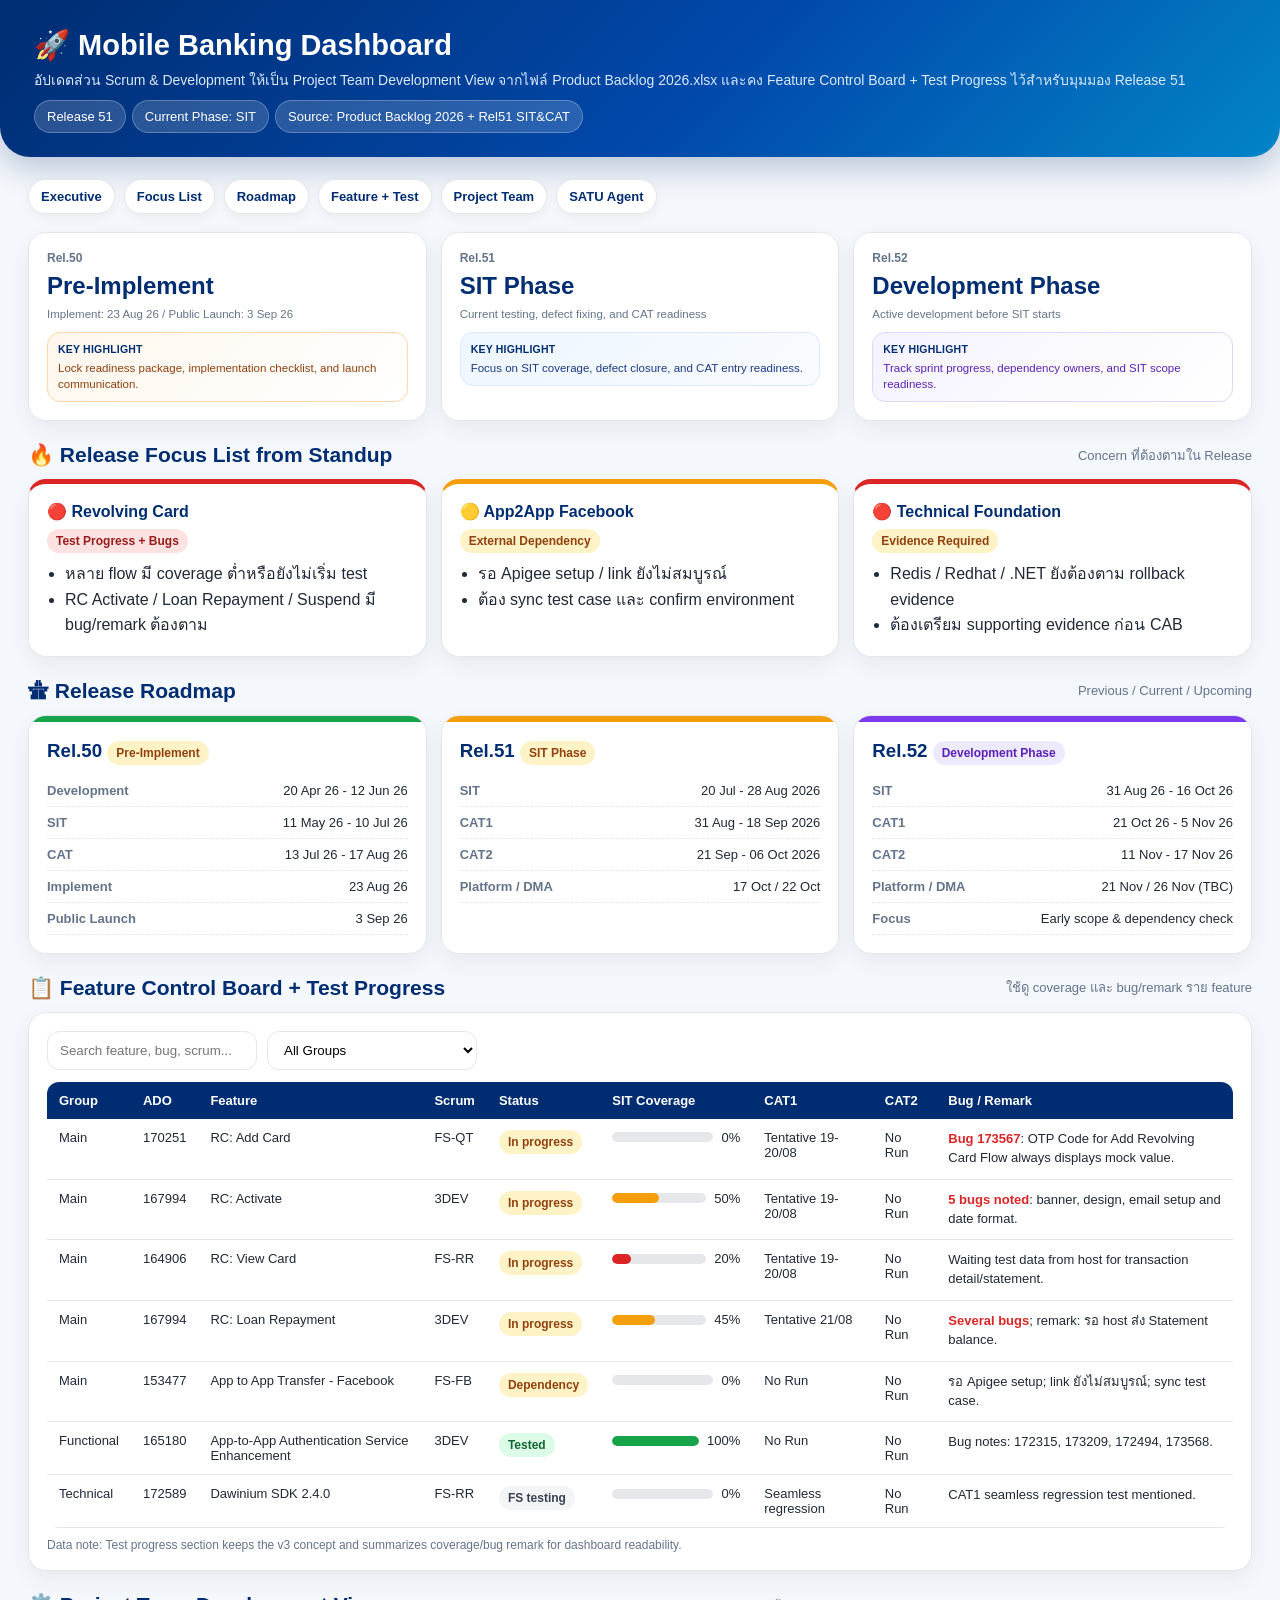
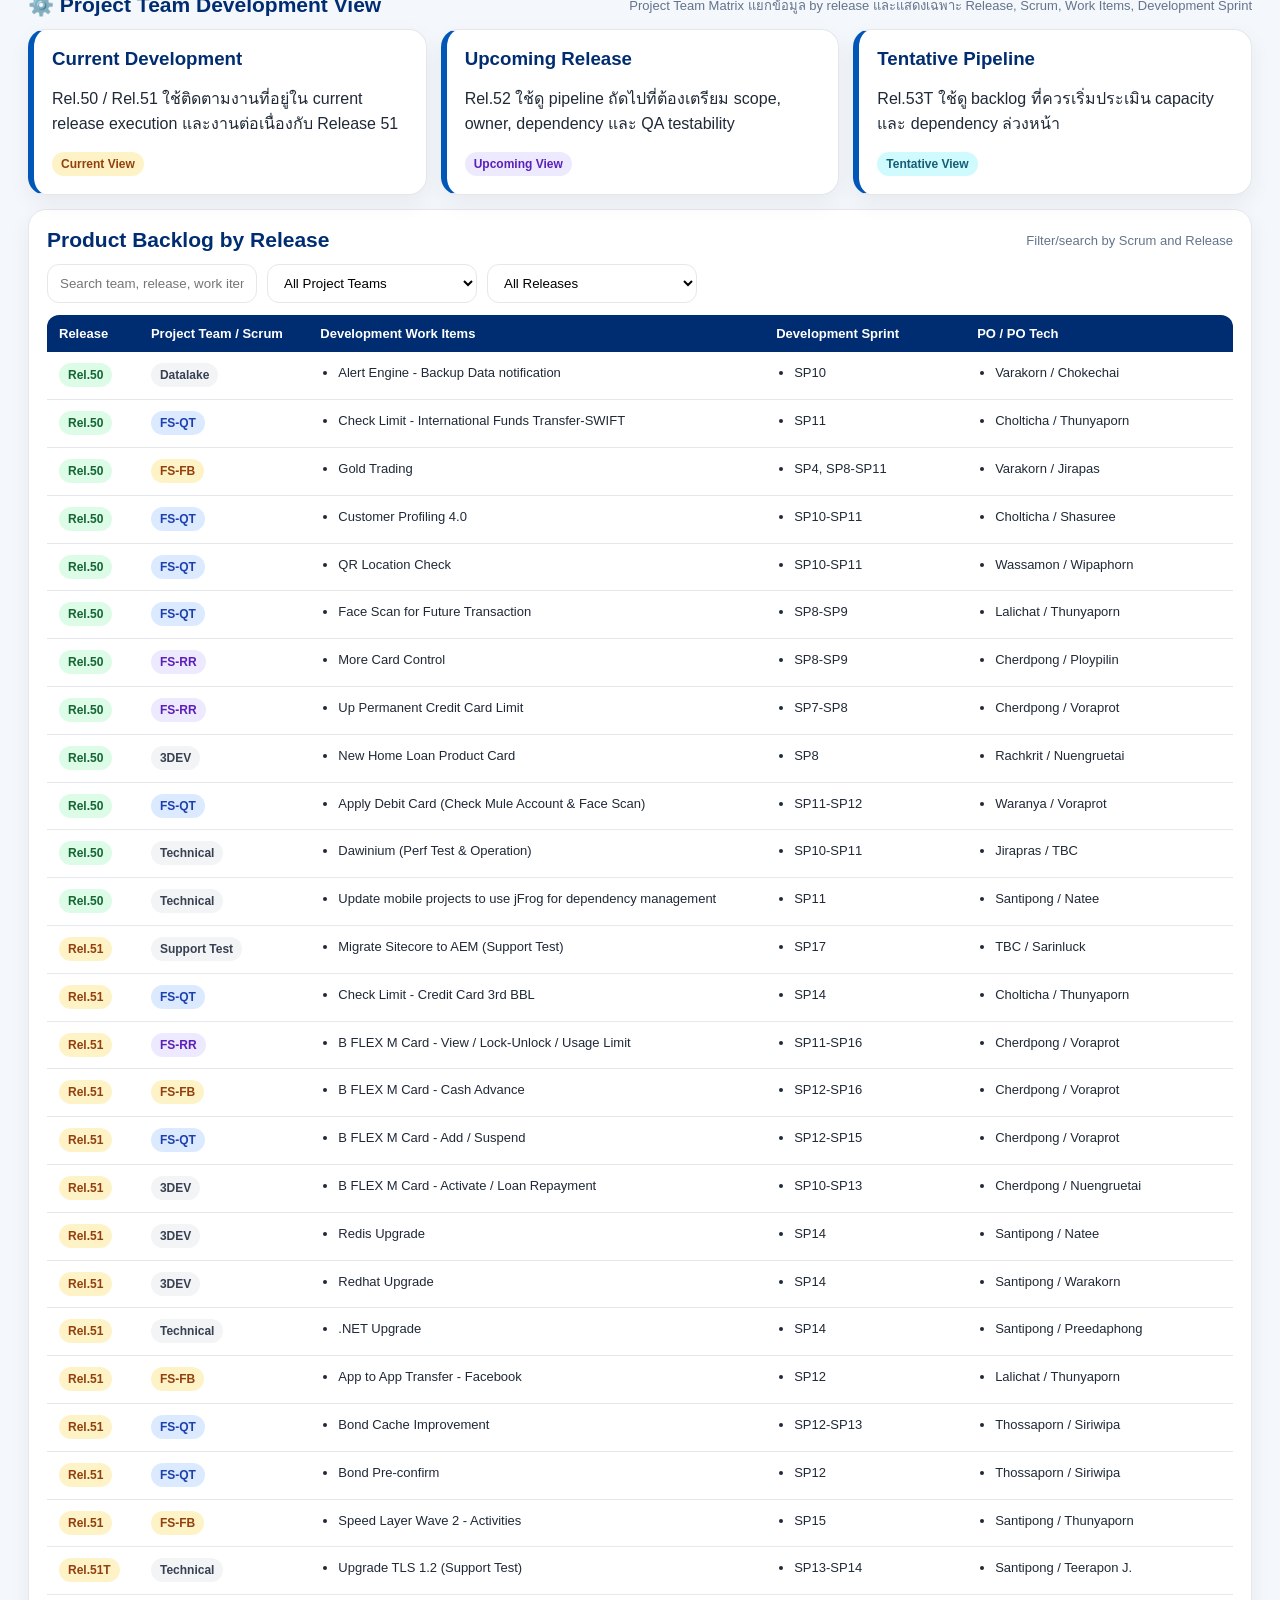
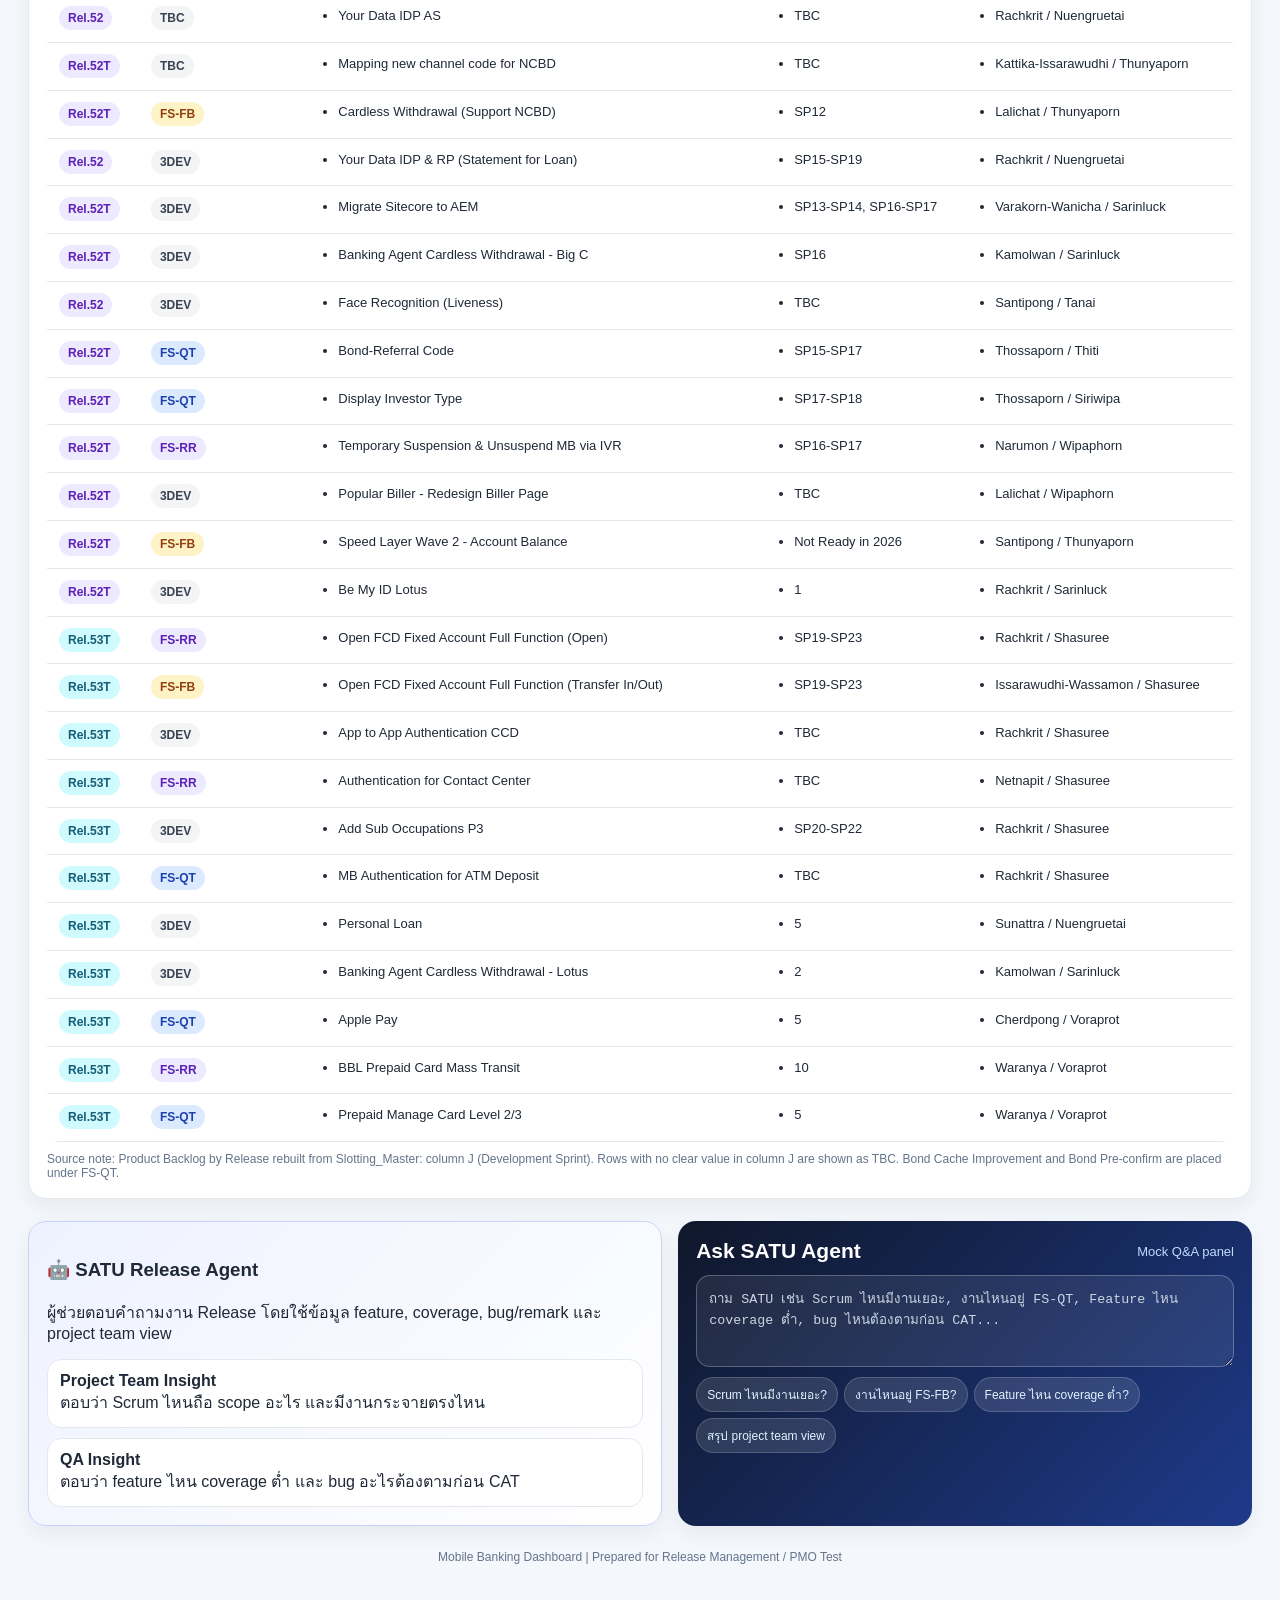
==== commit 7d22c4d0: "Dashboard enhancement" ====
--- a/index.html
+++ b/index.html
@@ -163,7 +163,7 @@
   <div class="card satu"><h3>🤖 SATU Release Agent</h3><p>ผู้ช่วยตอบคำถามงาน Release โดยใช้ข้อมูล feature, coverage, bug/remark และ project team view</p><div class="satu-item"><b>Project Team Insight</b><br/>ตอบว่า Scrum ไหนถือ scope อะไร และมีงานกระจายตรงไหน</div><div class="satu-item"><b>QA Insight</b><br/>ตอบว่า feature ไหน coverage ต่ำ และ bug อะไรต้องตามก่อน CAT</div></div>
   <div class="card agent"><div class="section-title"><h2 style="color:white">Ask SATU Agent</h2><span style="color:#bfdbfe">Mock Q&A panel</span></div><textarea placeholder="ถาม SATU เช่น Scrum ไหนมีงานเยอะ, งานไหนอยู่ FS-QT, Feature ไหน coverage ต่ำ, bug ไหนต้องตามก่อน CAT..."></textarea><div><span class="prompt">Scrum ไหนมีงานเยอะ?</span><span class="prompt">งานไหนอยู่ FS-FB?</span><span class="prompt">Feature ไหน coverage ต่ำ?</span><span class="prompt">สรุป project team view</span></div></div>
 </section>
-<footer>Mobile Banking Dashboard | Prepared for Release Management / PMO</footer>
+<footer>Mobile Banking Dashboard | Prepared for Release Management / PMO Test</footer>
 </main>
 <script>
 function filterFeature(){const q=(document.getElementById('featureSearch').value||'').toLowerCase();const g=document.getElementById('featureGroup').value;document.querySelectorAll('#featureTable tr[data-group]').forEach(r=>{const okG=!g||r.getAttribute('data-group')===g;const okQ=!q||r.innerText.toLowerCase().includes(q);r.style.display=(okG&&okQ)?'':'none';});}
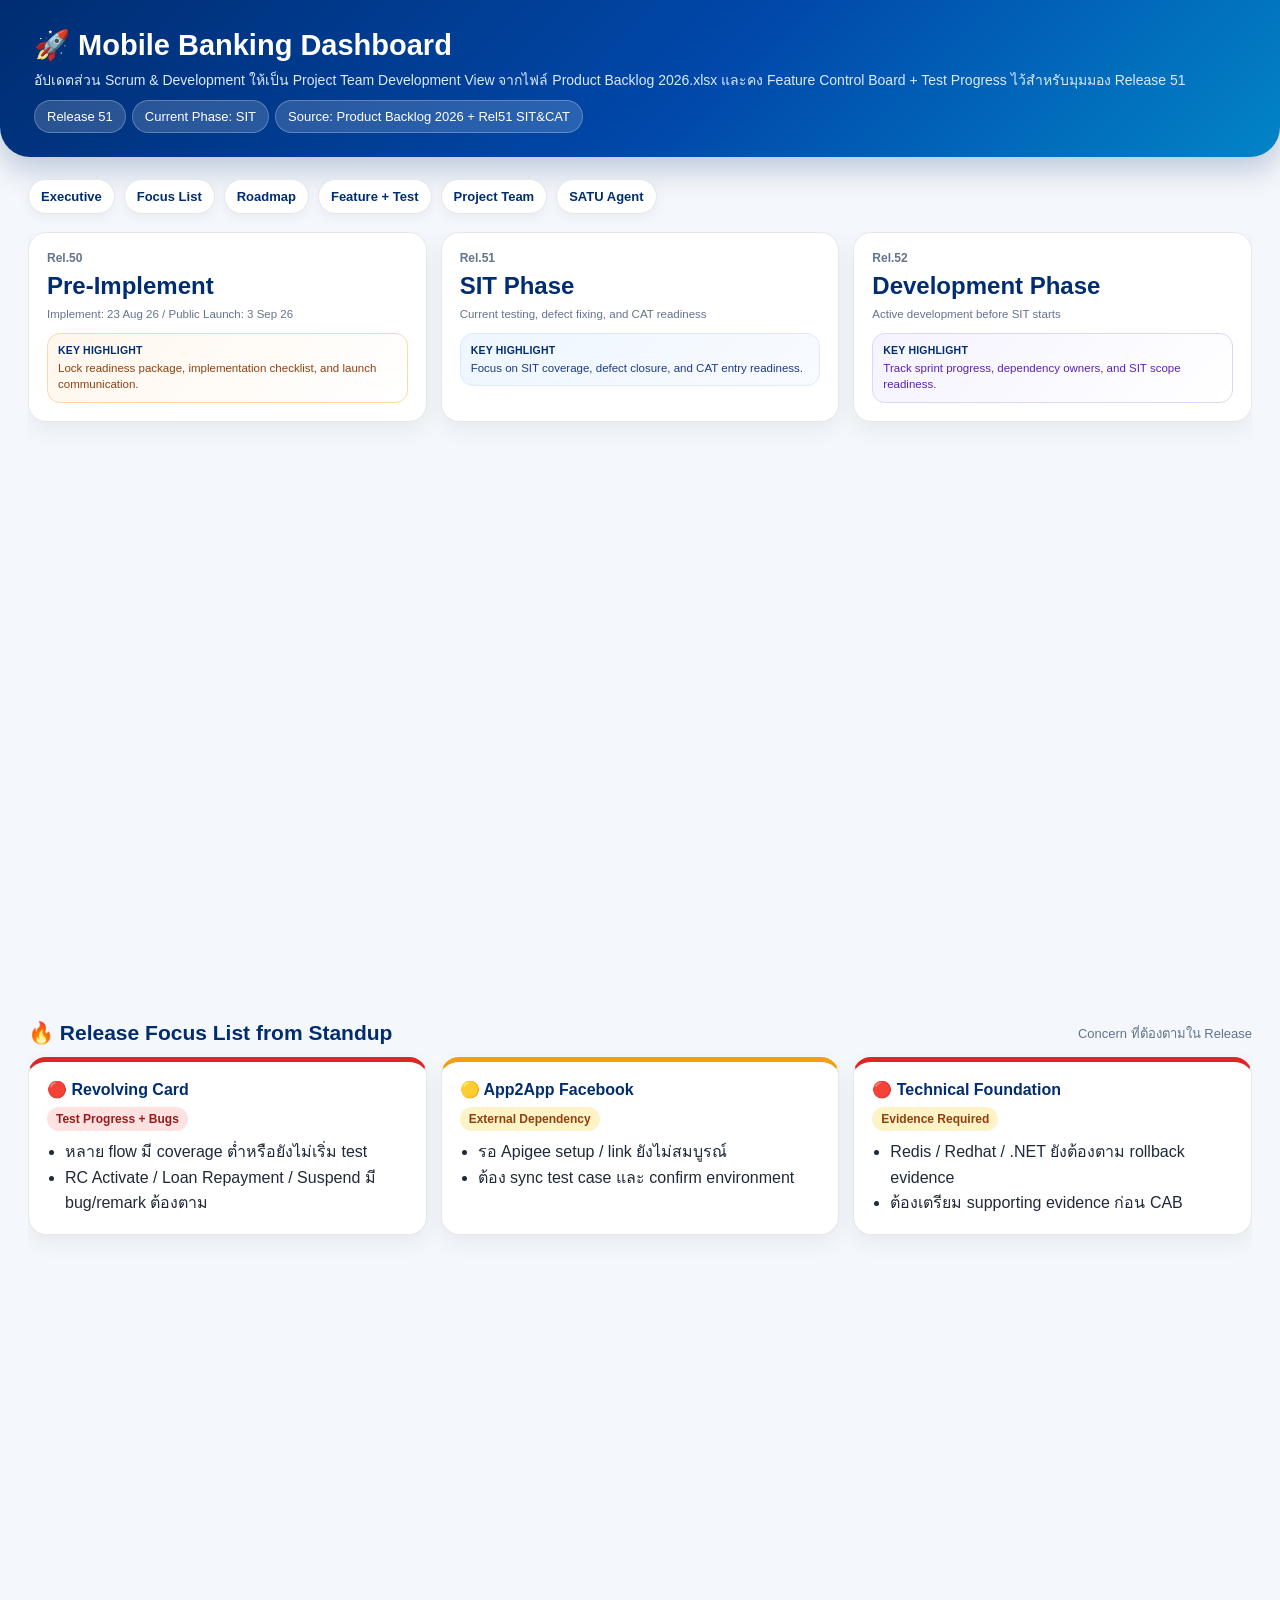
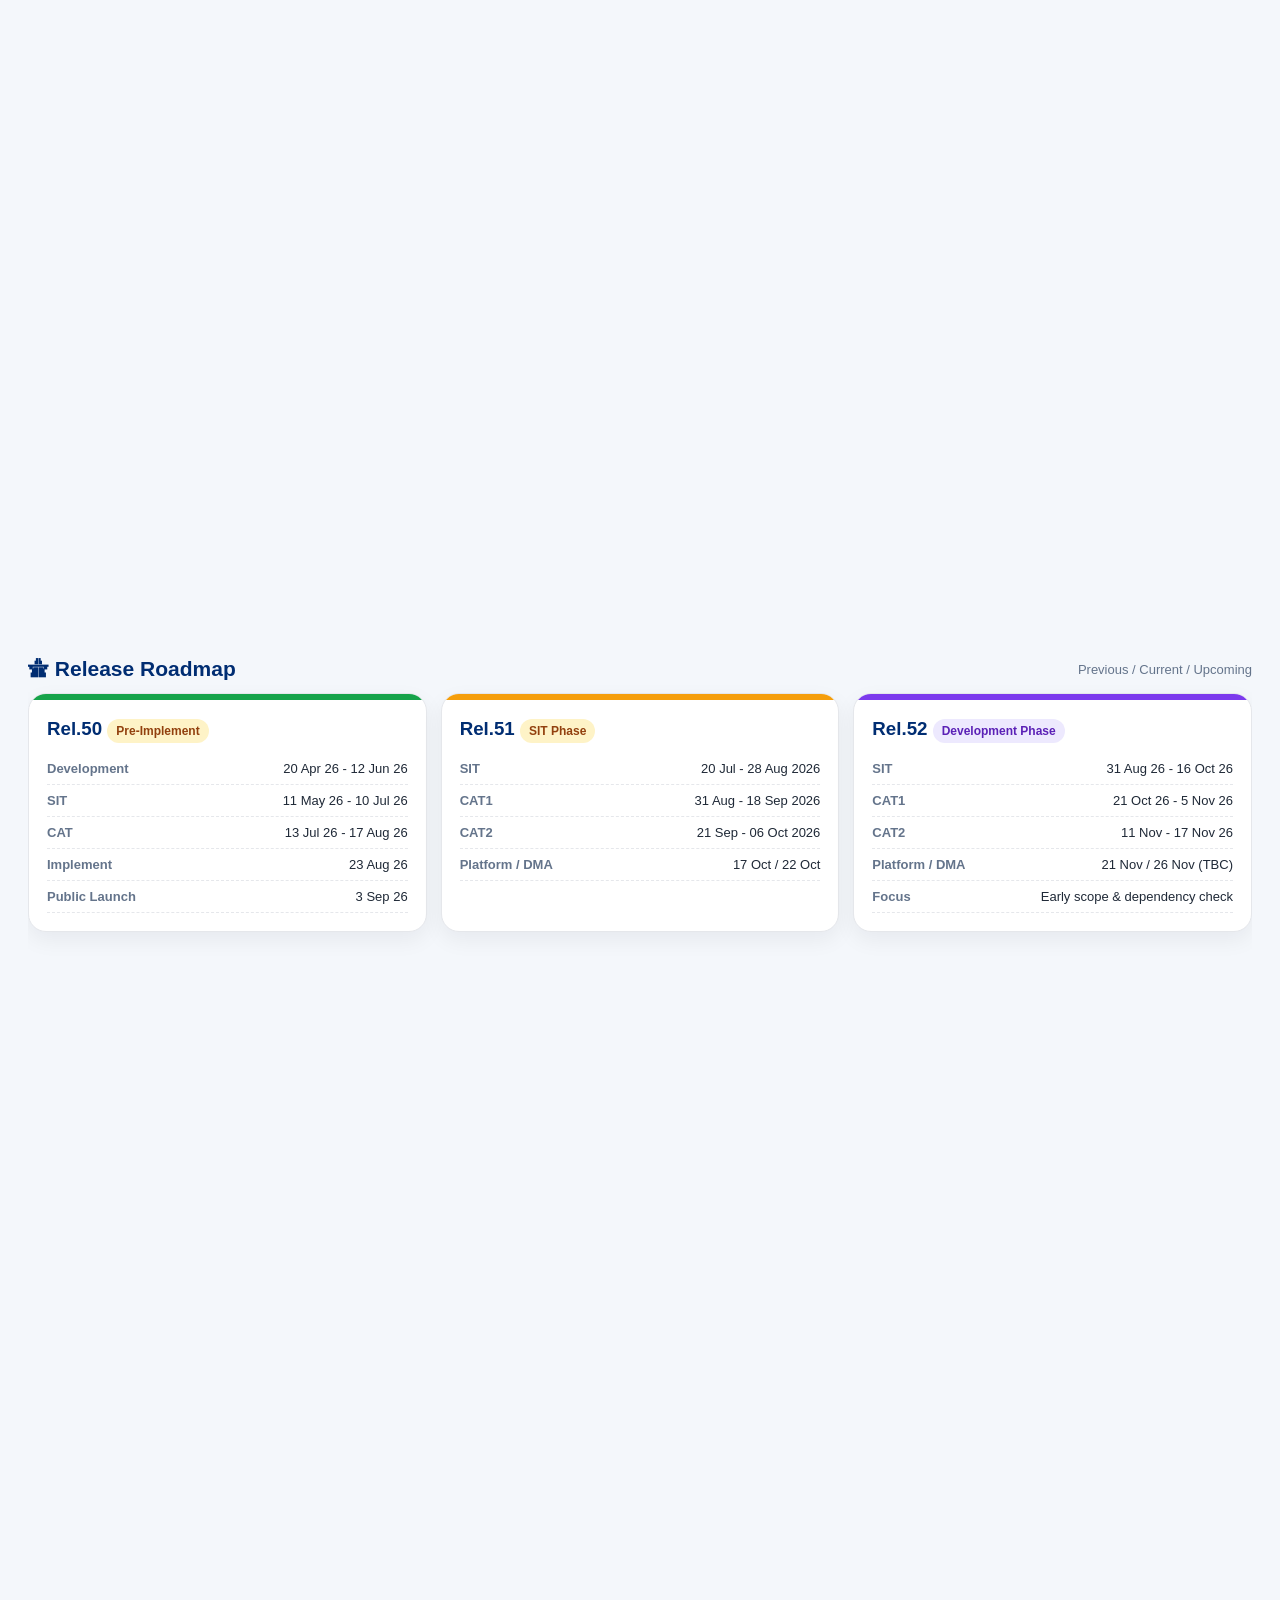
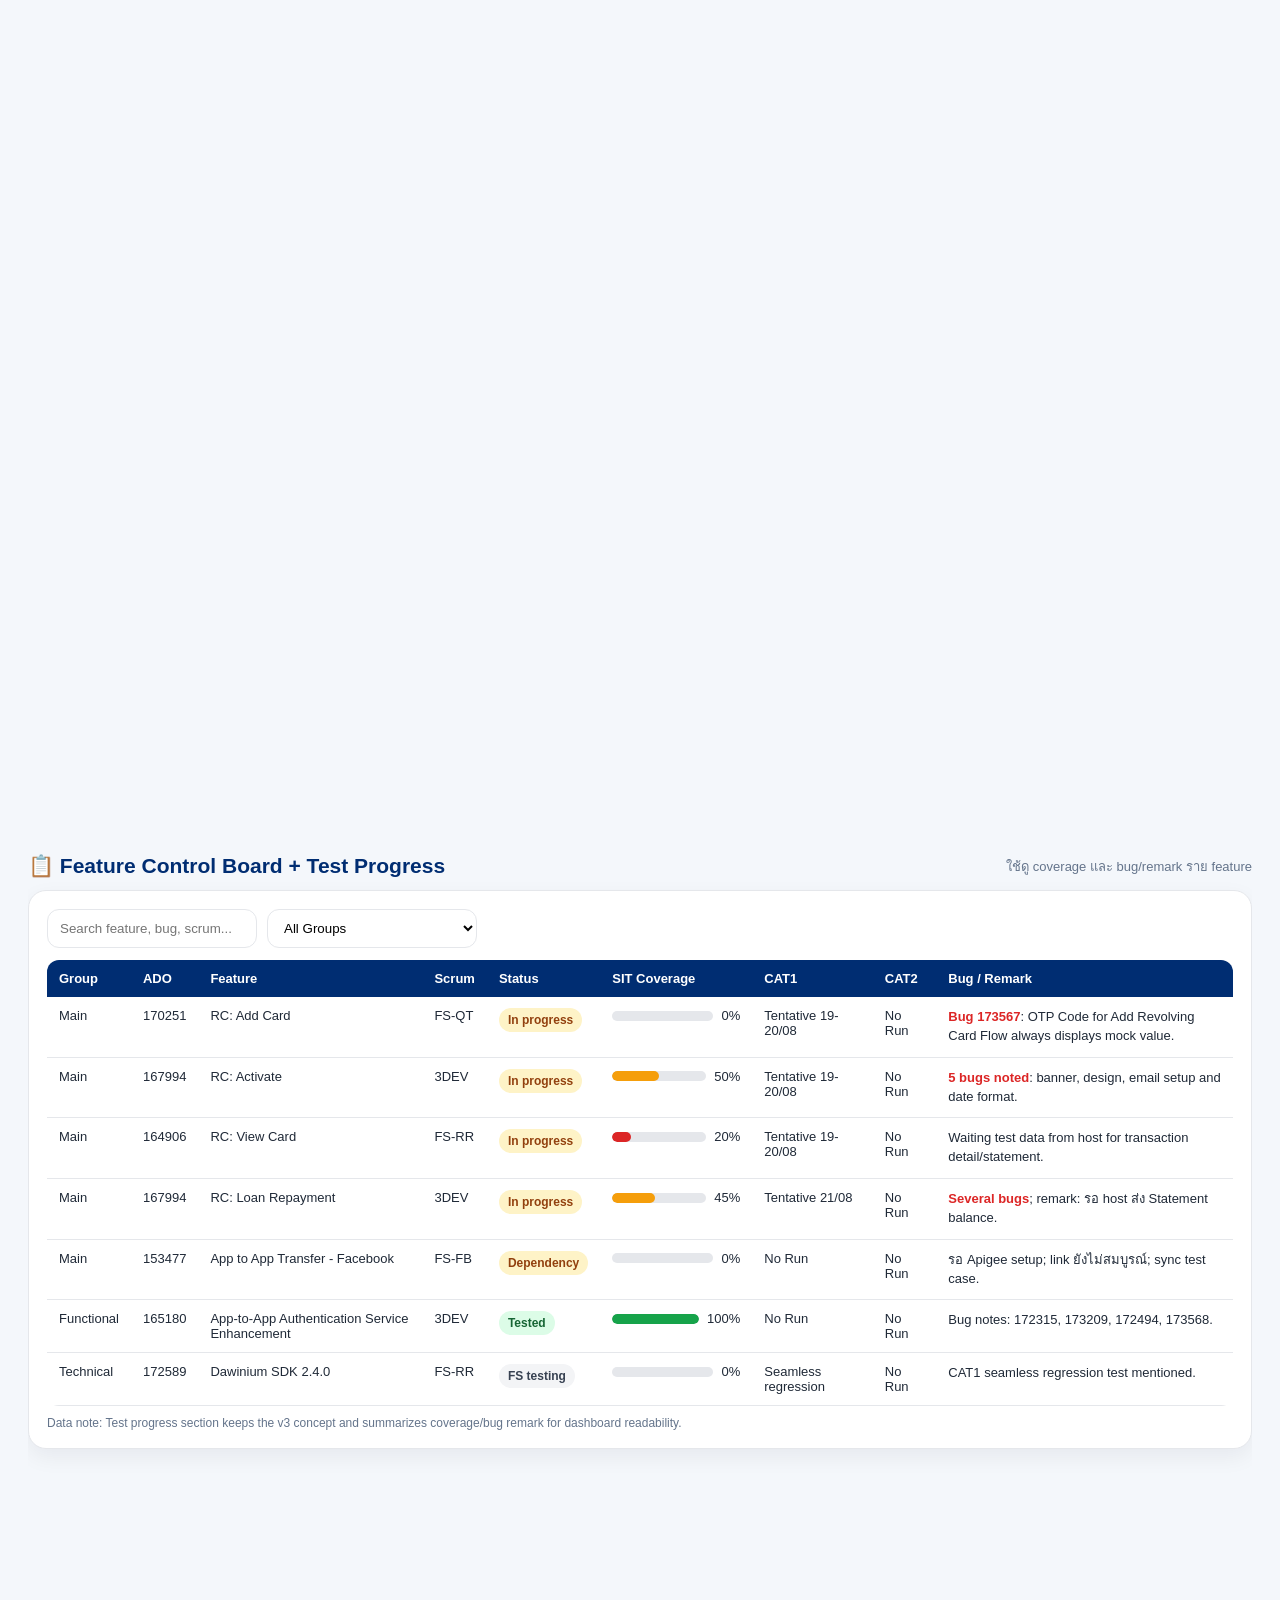
==== commit 879eb5e5: "push" ====
--- a/index.html
+++ b/index.html
@@ -4,23 +4,7 @@
 <meta charset="UTF-8" />
 <meta name="viewport" content="width=device-width, initial-scale=1.0" />
 <title>Mobile Banking Dashboard</title>
-<style>
-:root{--bbl:#002d72;--bbl2:#0057b8;--bg:#f4f7fb;--card:#fff;--text:#1f2937;--muted:#64748b;--line:#e5e7eb;--green:#16a34a;--amber:#f59e0b;--red:#dc2626;--blue:#2563eb;--purple:#7c3aed}
-*{box-sizing:border-box}html{scroll-behavior:smooth}body{margin:0;font-family:"Segoe UI",Arial,sans-serif;background:var(--bg);color:var(--text)}
-.hero{background:linear-gradient(135deg,var(--bbl),#0148aa 55%,#0284c7);color:white;padding:28px 34px 24px;border-bottom-left-radius:30px;border-bottom-right-radius:30px;box-shadow:0 12px 30px rgba(0,45,114,.24)}
-.hero h1{margin:0;font-size:29px}.subtitle{margin-top:8px;color:#dbeafe;line-height:1.55;font-size:14px}.pill{display:inline-flex;align-items:center;gap:8px;background:rgba(255,255,255,.16);border:1px solid rgba(255,255,255,.25);padding:8px 12px;border-radius:999px;font-size:13px;margin:8px 6px 0 0}
-.container{max-width:1520px;margin:auto;padding:22px 28px 42px}.nav{display:flex;gap:9px;flex-wrap:wrap;margin-bottom:18px}.nav a{text-decoration:none;color:var(--bbl);background:white;border:1px solid var(--line);padding:9px 12px;border-radius:999px;font-size:13px;font-weight:700;box-shadow:0 4px 12px rgba(15,23,42,.05)}
-.kpis{display:grid;grid-template-columns:repeat(3,minmax(220px,1fr));gap:14px}.card{background:var(--card);border:1px solid var(--line);border-radius:18px;padding:18px;box-shadow:0 8px 22px rgba(15,23,42,.06)}.kpi-label{font-size:12px;color:var(--muted);font-weight:700}.kpi-value{font-size:24px;font-weight:900;color:var(--bbl);margin-top:7px;line-height:1.18}.kpi-note{font-size:11.5px;color:var(--muted);margin-top:6px;line-height:1.42}.kpi-highlight{margin-top:10px;padding:9px 10px;border-radius:13px;background:linear-gradient(135deg,#eef6ff,#f8fbff);border:1px solid #dbeafe;color:#1e3a8a;font-size:11.5px;line-height:1.4}.kpi-highlight b{display:block;color:var(--bbl);font-size:10.5px;text-transform:uppercase;letter-spacing:.2px;margin-bottom:3px}.kpi-highlight.urgent{background:linear-gradient(135deg,#fff7ed,#fff);border-color:#fed7aa;color:#92400e}.kpi-highlight.future{background:linear-gradient(135deg,#f5f3ff,#fff);border-color:#ddd6fe;color:#5b21b6}
-.section{margin-top:22px}.section-title{display:flex;justify-content:space-between;align-items:center;gap:12px;margin:0 0 12px}.section-title h2{margin:0;color:var(--bbl);font-size:21px}.section-title span{font-size:13px;color:var(--muted)}
-.grid-2{display:grid;grid-template-columns:1.05fr .95fr;gap:16px}.grid-3{display:grid;grid-template-columns:repeat(3,1fr);gap:14px}.grid-4{display:grid;grid-template-columns:repeat(4,1fr);gap:14px}
-.workitem-list{margin:0;padding-left:18px;line-height:1.6}.workitem-list li{margin-bottom:4px}.sprint-list{margin:0;padding-left:18px;line-height:1.6}.sprint-list li{margin-bottom:4px}.po-list{margin:0;padding-left:18px;line-height:1.6}.po-list li{margin-bottom:4px}table{width:100%;border-collapse:collapse;font-size:13px;overflow:hidden;border-radius:12px}th{background:var(--bbl);color:white;text-align:left;padding:11px 12px;font-weight:800;white-space:nowrap}td{padding:11px 12px;border-bottom:1px solid var(--line);vertical-align:top}tr:hover td{background:#f8fbff}
-.badge{display:inline-flex;align-items:center;gap:6px;padding:5px 9px;border-radius:999px;font-size:12px;font-weight:800;white-space:nowrap}.green{background:#dcfce7;color:#166534}.amber{background:#fef3c7;color:#92400e}.red{background:#fee2e2;color:#991b1b}.blue{background:#dbeafe;color:#1e40af}.gray{background:#f3f4f6;color:#374151}.purple{background:#ede9fe;color:#5b21b6}.cyan{background:#cffafe;color:#155e75}
-.filters{display:flex;gap:10px;flex-wrap:wrap;margin-bottom:12px}.filters input,.filters select{padding:10px 12px;border:1px solid var(--line);border-radius:12px;background:white;min-width:210px}
-.focus-grid,.roadmap{display:grid;grid-template-columns:repeat(3,1fr);gap:14px}.focus{border-top:5px solid var(--amber)}.focus.critical{border-top-color:var(--red)}.focus h3{margin:0 0 8px;color:var(--bbl);font-size:16px}.focus ul{margin:8px 0 0 18px;padding:0;line-height:1.6}.release-card{position:relative;overflow:hidden}.release-card:before{content:"";position:absolute;top:0;left:0;right:0;height:6px;background:var(--bbl2)}.release-card.done:before{background:var(--green)}.release-card.current:before{background:var(--amber)}.release-card.future:before{background:var(--purple)}.release-card h3{margin:6px 0 10px;color:var(--bbl)}.date-row{display:flex;justify-content:space-between;border-bottom:1px dashed var(--line);padding:8px 0;font-size:13px}.date-row b{color:var(--muted)}
-.cov-wrap{display:flex;align-items:center;gap:8px;min-width:128px}.cov-bg{height:10px;background:#e5e7eb;border-radius:999px;overflow:hidden;flex:1;min-width:72px}.cov{height:100%;border-radius:999px}.cov.low{background:var(--red)}.cov.mid{background:var(--amber)}.cov.high{background:var(--green)}.bugcell{max-width:420px;line-height:1.45}.bugcell b{color:var(--red)}
-.team-card{border-left:6px solid var(--bbl2)}.team-card h3{margin:0 0 10px;color:var(--bbl)}.mini-grid{display:grid;grid-template-columns:repeat(3,1fr);gap:10px}.mini{background:#f8fafc;border:1px solid var(--line);border-radius:14px;padding:12px;text-align:center}.mini b{display:block;color:var(--bbl);font-size:22px}.note{font-size:12px;color:var(--muted);margin-top:10px}.agent{background:linear-gradient(135deg,#0f172a,#1e3a8a);color:white;border:0}.agent textarea{width:100%;min-height:92px;border-radius:14px;border:1px solid rgba(255,255,255,.25);background:rgba(255,255,255,.08);color:white;padding:12px;outline:none;resize:vertical}.agent textarea::placeholder{color:#cbd5e1}.prompt{display:inline-block;background:rgba(255,255,255,.12);border:1px solid rgba(255,255,255,.18);padding:7px 10px;border-radius:999px;font-size:12px;margin:6px 6px 0 0;color:#e0f2fe}.satu{background:linear-gradient(135deg,#eef2ff,#fff);border:1px solid #c7d2fe}.satu-item{background:white;border:1px solid var(--line);border-radius:14px;padding:12px;margin-top:10px}
-footer{text-align:center;color:var(--muted);font-size:12px;margin-top:24px}@media(max-width:1180px){.kpis{grid-template-columns:repeat(3,1fr)}.grid-2,.grid-3,.grid-4,.focus-grid,.roadmap,.mini-grid{grid-template-columns:1fr}.section-title{align-items:flex-start;flex-direction:column}}@media(max-width:720px){.container{padding:18px}.kpis{grid-template-columns:1fr}.hero{padding:22px 20px}.hero h1{font-size:23px}td,th{font-size:12px;padding:9px}}
-</style>
+<link rel="stylesheet" href="styles.css" />
 </head>
 <body>
 <header class="hero">
@@ -31,143 +15,15 @@
 <main class="container">
 <nav class="nav"><a href="#executive">Executive</a><a href="#focus">Focus List</a><a href="#roadmap">Roadmap</a><a href="#feature">Feature + Test</a><a href="#project-team">Project Team</a><a href="#satu">SATU Agent</a></nav>
 
-<section id="executive" class="kpis">
-  <div class="card"><div class="kpi-label">Rel.50</div><div class="kpi-value">Pre-Implement</div><div class="kpi-note">Implement: 23 Aug 26 / Public Launch: 3 Sep 26</div><div class="kpi-highlight urgent"><b>Key Highlight</b>Lock readiness package, implementation checklist, and launch communication.</div></div>
-  <div class="card"><div class="kpi-label">Rel.51</div><div class="kpi-value">SIT Phase</div><div class="kpi-note">Current testing, defect fixing, and CAT readiness</div><div class="kpi-highlight"><b>Key Highlight</b>Focus on SIT coverage, defect closure, and CAT entry readiness.</div></div>
-  <div class="card"><div class="kpi-label">Rel.52</div><div class="kpi-value">Development Phase</div><div class="kpi-note">Active development before SIT starts</div><div class="kpi-highlight future"><b>Key Highlight</b>Track sprint progress, dependency owners, and SIT scope readiness.</div></div>
-</section>
+<div id="executive"><iframe class="component-frame" title="Executive KPIs" data-id="executive" src="components/executive.html"></iframe></div>
+<div id="focus"><iframe class="component-frame" title="Release Focus List" data-id="focus" src="components/focus.html"></iframe></div>
+<div id="roadmap"><iframe class="component-frame" title="Release Roadmap" data-id="roadmap" src="components/roadmap.html"></iframe></div>
+<div id="feature"><iframe class="component-frame" title="Feature Control Board and Test Progress" data-id="feature" src="components/feature.html"></iframe></div>
+<div id="project-team"><iframe class="component-frame" title="Project Team Development View" data-id="project-team" src="components/project-team.html"></iframe></div>
+<div id="satu"><iframe class="component-frame" title="SATU Release Agent" data-id="satu" src="components/satu.html"></iframe></div>
 
-<section id="focus" class="section">
-  <div class="section-title"><h2>🔥 Release Focus List from Standup</h2><span>Concern ที่ต้องตามใน Release</span></div>
-  <div class="focus-grid">
-    <div class="card focus critical"><h3>🔴 Revolving Card</h3><span class="badge red">Test Progress + Bugs</span><ul><li>หลาย flow มี coverage ต่ำหรือยังไม่เริ่ม test</li><li>RC Activate / Loan Repayment / Suspend มี bug/remark ต้องตาม</li></ul></div>
-    <div class="card focus"><h3>🟡 App2App Facebook</h3><span class="badge amber">External Dependency</span><ul><li>รอ Apigee setup / link ยังไม่สมบูรณ์</li><li>ต้อง sync test case และ confirm environment</li></ul></div>
-    <div class="card focus critical"><h3>🔴 Technical Foundation</h3><span class="badge amber">Evidence Required</span><ul><li>Redis / Redhat / .NET ยังต้องตาม rollback evidence</li><li>ต้องเตรียม supporting evidence ก่อน CAB</li></ul></div>
-  </div>
-</section>
-
-<section id="roadmap" class="section">
-  <div class="section-title"><h2>🛣 Release Roadmap</h2><span>Previous / Current / Upcoming</span></div>
-  <div class="roadmap">
-    <div class="card release-card done"><h3>Rel.50 <span class="badge amber">Pre-Implement</span></h3><div class="date-row"><b>Development</b><span>20 Apr 26 - 12 Jun 26</span></div><div class="date-row"><b>SIT</b><span>11 May 26 - 10 Jul 26</span></div><div class="date-row"><b>CAT</b><span>13 Jul 26 - 17 Aug 26</span></div><div class="date-row"><b>Implement</b><span>23 Aug 26</span></div><div class="date-row"><b>Public Launch</b><span>3 Sep 26</span></div></div>
-    <div class="card release-card current"><h3>Rel.51 <span class="badge amber">SIT Phase</span></h3><div class="date-row"><b>SIT</b><span>20 Jul - 28 Aug 2026</span></div><div class="date-row"><b>CAT1</b><span>31 Aug - 18 Sep 2026</span></div><div class="date-row"><b>CAT2</b><span>21 Sep - 06 Oct 2026</span></div><div class="date-row"><b>Platform / DMA</b><span>17 Oct / 22 Oct</span></div></div>
-    <div class="card release-card future"><h3>Rel.52 <span class="badge purple">Development Phase</span></h3><div class="date-row"><b>SIT</b><span>31 Aug 26 - 16 Oct 26</span></div><div class="date-row"><b>CAT1</b><span>21 Oct 26 - 5 Nov 26</span></div><div class="date-row"><b>CAT2</b><span>11 Nov - 17 Nov 26</span></div><div class="date-row"><b>Platform / DMA</b><span>21 Nov / 26 Nov (TBC)</span></div><div class="date-row"><b>Focus</b><span>Early scope & dependency check</span></div></div>
-  </div>
-</section>
-
-<section id="feature" class="section">
-  <div class="section-title"><h2>📋 Feature Control Board + Test Progress</h2><span>ใช้ดู coverage และ bug/remark ราย feature</span></div>
-  <div class="card">
-    <div class="filters"><input id="featureSearch" placeholder="Search feature, bug, scrum..." onkeyup="filterFeature()"/><select id="featureGroup" onchange="filterFeature()"><option value="">All Groups</option><option value="main">Main Feature</option><option value="functional">Functional Enhancement</option><option value="technical">Technical Enhancement</option></select></div>
-    <div style="overflow:auto">
-      <table id="featureTable">
-        <tr><th>Group</th><th>ADO</th><th>Feature</th><th>Scrum</th><th>Status</th><th>SIT Coverage</th><th>CAT1</th><th>CAT2</th><th>Bug / Remark</th></tr>
-        <tr data-group="main"><td>Main</td><td>170251</td><td>RC: Add Card</td><td>FS-QT</td><td><span class="badge amber">In progress</span></td><td><div class="cov-wrap"><div class="cov-bg"><div class="cov low" style="width:0%"></div></div>0%</div></td><td>Tentative 19-20/08</td><td>No Run</td><td class="bugcell"><b>Bug 173567</b>: OTP Code for Add Revolving Card Flow always displays mock value.</td></tr>
-        <tr data-group="main"><td>Main</td><td>167994</td><td>RC: Activate</td><td>3DEV</td><td><span class="badge amber">In progress</span></td><td><div class="cov-wrap"><div class="cov-bg"><div class="cov mid" style="width:50%"></div></div>50%</div></td><td>Tentative 19-20/08</td><td>No Run</td><td class="bugcell"><b>5 bugs noted</b>: banner, design, email setup and date format.</td></tr>
-        <tr data-group="main"><td>Main</td><td>164906</td><td>RC: View Card</td><td>FS-RR</td><td><span class="badge amber">In progress</span></td><td><div class="cov-wrap"><div class="cov-bg"><div class="cov low" style="width:20%"></div></div>20%</div></td><td>Tentative 19-20/08</td><td>No Run</td><td class="bugcell">Waiting test data from host for transaction detail/statement.</td></tr>
-        <tr data-group="main"><td>Main</td><td>167994</td><td>RC: Loan Repayment</td><td>3DEV</td><td><span class="badge amber">In progress</span></td><td><div class="cov-wrap"><div class="cov-bg"><div class="cov mid" style="width:45%"></div></div>45%</div></td><td>Tentative 21/08</td><td>No Run</td><td class="bugcell"><b>Several bugs</b>; remark: รอ host ส่ง Statement balance.</td></tr>
-        <tr data-group="main"><td>Main</td><td>153477</td><td>App to App Transfer - Facebook</td><td>FS-FB</td><td><span class="badge amber">Dependency</span></td><td><div class="cov-wrap"><div class="cov-bg"><div class="cov low" style="width:0%"></div></div>0%</div></td><td>No Run</td><td>No Run</td><td class="bugcell">รอ Apigee setup; link ยังไม่สมบูรณ์; sync test case.</td></tr>
-        <tr data-group="functional"><td>Functional</td><td>165180</td><td>App-to-App Authentication Service Enhancement</td><td>3DEV</td><td><span class="badge green">Tested</span></td><td><div class="cov-wrap"><div class="cov-bg"><div class="cov high" style="width:100%"></div></div>100%</div></td><td>No Run</td><td>No Run</td><td class="bugcell">Bug notes: 172315, 173209, 172494, 173568.</td></tr>
-        <tr data-group="technical"><td>Technical</td><td>172589</td><td>Dawinium SDK 2.4.0</td><td>FS-RR</td><td><span class="badge gray">FS testing</span></td><td><div class="cov-wrap"><div class="cov-bg"><div class="cov low" style="width:0%"></div></div>0%</div></td><td>Seamless regression</td><td>No Run</td><td class="bugcell">CAT1 seamless regression test mentioned.</td></tr>
-      </table>
-    </div>
-    <div class="note">Data note: Test progress section keeps the v3 concept and summarizes coverage/bug remark for dashboard readability.</div>
-  </div>
-</section>
-
-
-<section id="project-team" class="section">
-  <div class="section-title">
-    <h2>⚙️ Project Team Development View</h2>
-    <span>Project Team Matrix แยกข้อมูล by release และแสดงเฉพาะ Release, Scrum, Work Items, Development Sprint</span>
-  </div>
-
-  <div class="grid-3">
-    <div class="card team-card"><h3>Current Development</h3><p>Rel.50 / Rel.51 ใช้ติดตามงานที่อยู่ใน current release execution และงานต่อเนื่องกับ Release 51</p><span class="badge amber">Current View</span></div>
-    <div class="card team-card"><h3>Upcoming Release</h3><p>Rel.52 ใช้ดู pipeline ถัดไปที่ต้องเตรียม scope, owner, dependency และ QA testability</p><span class="badge purple">Upcoming View</span></div>
-    <div class="card team-card"><h3>Tentative Pipeline</h3><p>Rel.53T ใช้ดู backlog ที่ควรเริ่มประเมิน capacity และ dependency ล่วงหน้า</p><span class="badge cyan">Tentative View</span></div>
-  </div>
-
-  <div class="card" style="margin-top:14px">
-    <div class="section-title"><h2>Product Backlog by Release</h2><span>Filter/search by Scrum and Release</span></div>
-    <div class="filters">
-      <input id="teamSearch" placeholder="Search team, release, work item, sprint..." onkeyup="filterTeam()"/>
-      <select id="teamSelect" onchange="filterTeam()">
-        <option value="">All Project Teams</option>
-        <option>FS-QT</option><option>FS-FB</option><option>FS-RR</option><option>BBL-PW</option><option>BBL-3DEV</option><option>FS-LK</option>
-      </select>
-      <select id="releaseSelect" onchange="filterTeam()">
-        <option value="">All Releases</option>
-        <option>Rel.50</option><option>Rel.51</option><option>Rel.51T</option><option>Rel.52</option><option>Rel.52T</option><option>Rel.53T</option>
-      </select>
-    </div>
-    <div style="overflow:auto">
-      <table id="teamTable">
-      <tr><th>Release</th><th>Project Team / Scrum</th><th>Development Work Items</th><th>Development Sprint</th><th>PO / PO Tech</th></tr>
-      <tr data-release="Rel.50" data-team="Datalake"><td><span class="badge green">Rel.50</span></td><td><span class="badge gray">Datalake</span></td><td><ul class="workitem-list"><li>Alert Engine - Backup Data notification</li></ul></td><td><ul class="sprint-list"><li>SP10</li></ul></td><td><ul class="po-list"><li>Varakorn / Chokechai</li></ul></td></tr>
-      <tr data-release="Rel.50" data-team="FS-QT"><td><span class="badge green">Rel.50</span></td><td><span class="badge blue">FS-QT</span></td><td><ul class="workitem-list"><li>Check Limit - International Funds Transfer-SWIFT</li></ul></td><td><ul class="sprint-list"><li>SP11</li></ul></td><td><ul class="po-list"><li>Cholticha / Thunyaporn</li></ul></td></tr>
-      <tr data-release="Rel.50" data-team="FS-FB"><td><span class="badge green">Rel.50</span></td><td><span class="badge amber">FS-FB</span></td><td><ul class="workitem-list"><li>Gold Trading</li></ul></td><td><ul class="sprint-list"><li>SP4, SP8-SP11</li></ul></td><td><ul class="po-list"><li>Varakorn / Jirapas</li></ul></td></tr>
-      <tr data-release="Rel.50" dat a-team="FS-QT"><td><span class="badge green">Rel.50</span></td><td><span class="badge blue">FS-QT</span></td><td><ul class="workitem-list"><li>Customer Profiling 4.0</li></ul></td><td><ul class="sprint-list"><li>SP10-SP11</li></ul></td><td><ul class="po-list"><li>Cholticha / Shasuree</li></ul></td></tr>
-      <tr data-release="Rel.50" data-team="FS-QT"><td><span class="badge green">Rel.50</span></td><td><span class="badge blue">FS-QT</span></td><td><ul class="workitem-list"><li>QR Location Check</li></ul></td><td><ul class="sprint-list"><li>SP10-SP11</li></ul></td><td><ul class="po-list"><li>Wassamon / Wipaphorn</li></ul></td></tr>
-      <tr data-release="Rel.50" data-team="FS-QT"><td><span class="badge green">Rel.50</span></td><td><span class="badge blue">FS-QT</span></td><td><ul class="workitem-list"><li>Face Scan for Future Transaction</li></ul></td><td><ul class="sprint-list"><li>SP8-SP9</li></ul></td><td><ul class="po-list"><li>Lalichat / Thunyaporn</li></ul></td></tr>
-      <tr data-release="Rel.50" data-team="FS-RR"><td><span class="badge green">Rel.50</span></td><td><span class="badge purple">FS-RR</span></td><td><ul class="workitem-list"><li>More Card Control</li></ul></td><td><ul class="sprint-list"><li>SP8-SP9</li></ul></td><td><ul class="po-list"><li>Cherdpong / Ploypilin</li></ul></td></tr>
-      <tr data-release="Rel.50" data-team="FS-RR"><td><span class="badge green">Rel.50</span></td><td><span class="badge purple">FS-RR</span></td><td><ul class="workitem-list"><li>Up Permanent Credit Card Limit</li></ul></td><td><ul class="sprint-list"><li>SP7-SP8</li></ul></td><td><ul class="po-list"><li>Cherdpong / Voraprot</li></ul></td></tr>
-      <tr data-release="Rel.50" data-team="3DEV"><td><span class="badge green">Rel.50</span></td><td><span class="badge gray">3DEV</span></td><td><ul class="workitem-list"><li>New Home Loan Product Card</li></ul></td><td><ul class="sprint-list"><li>SP8</li></ul></td><td><ul class="po-list"><li>Rachkrit / Nuengruetai</li></ul></td></tr>
-      <tr data-release="Rel.50" data-team="FS-QT"><td><span class="badge green">Rel.50</span></td><td><span class="badge blue">FS-QT</span></td><td><ul class="workitem-list"><li>Apply Debit Card (Check Mule Account & Face Scan)</li></ul></td><td><ul class="sprint-list"><li>SP11-SP12</li></ul></td><td><ul class="po-list"><li>Waranya / Voraprot</li></ul></td></tr>
-      <tr data-release="Rel.50" data-team="Technical"><td><span class="badge green">Rel.50</span></td><td><span class="badge gray">Technical</span></td><td><ul class="workitem-list"><li>Dawinium (Perf Test & Operation)</li></ul></td><td><ul class="sprint-list"><li>SP10-SP11</li></ul></td><td><ul class="po-list"><li>Jirapras / TBC</li></ul></td></tr>
-      <tr data-release="Rel.50" data-team="Technical"><td><span class="badge green">Rel.50</span></td><td><span class="badge gray">Technical</span></td><td><ul class="workitem-list"><li>Update mobile projects to use jFrog for dependency management</li></ul></td><td><ul class="sprint-list"><li>SP11</li></ul></td><td><ul class="po-list"><li>Santipong / Natee</li></ul></td></tr>
-      <tr data-release="Rel.51" data-team="Support Test"><td><span class="badge amber">Rel.51</span></td><td><span class="badge gray">Support Test</span></td><td><ul class="workitem-list"><li>Migrate Sitecore to AEM (Support Test)</li></ul></td><td><ul class="sprint-list"><li>SP17</li></ul></td><td><ul class="po-list"><li>TBC / Sarinluck</li></ul></td></tr>
-      <tr data-release="Rel.51" data-team="FS-QT"><td><span class="badge amber">Rel.51</span></td><td><span class="badge blue">FS-QT</span></td><td><ul class="workitem-list"><li>Check Limit - Credit Card 3rd BBL</li></ul></td><td><ul class="sprint-list"><li>SP14</li></ul></td><td><ul class="po-list"><li>Cholticha / Thunyaporn</li></ul></td></tr>
-      <tr data-release="Rel.51" data-team="FS-RR"><td><span class="badge amber">Rel.51</span></td><td><span class="badge purple">FS-RR</span></td><td><ul class="workitem-list"><li>B FLEX M Card - View / Lock-Unlock / Usage Limit</li></ul></td><td><ul class="sprint-list"><li>SP11-SP16</li></ul></td><td><ul class="po-list"><li>Cherdpong / Voraprot</li></ul></td></tr>
-      <tr data-release="Rel.51" data-team="FS-FB"><td><span class="badge amber">Rel.51</span></td><td><span class="badge amber">FS-FB</span></td><td><ul class="workitem-list"><li>B FLEX M Card - Cash Advance</li></ul></td><td><ul class="sprint-list"><li>SP12-SP16</li></ul></td><td><ul class="po-list"><li>Cherdpong / Voraprot</li></ul></td></tr>
-      <tr data-release="Rel.51" data-team="FS-QT"><td><span class="badge amber">Rel.51</span></td><td><span class="badge blue">FS-QT</span></td><td><ul class="workitem-list"><li>B FLEX M Card - Add / Suspend</li></ul></td><td><ul class="sprint-list"><li>SP12-SP15</li></ul></td><td><ul class="po-list"><li>Cherdpong / Voraprot</li></ul></td></tr>
-      <tr data-release="Rel.51" data-team="3DEV"><td><span class="badge amber">Rel.51</span></td><td><span class="badge gray">3DEV</span></td><td><ul class="workitem-list"><li>B FLEX M Card - Activate / Loan Repayment</li></ul></td><td><ul class="sprint-list"><li>SP10-SP13</li></ul></td><td><ul class="po-list"><li>Cherdpong / Nuengruetai</li></ul></td></tr>
-      <tr data-release="Rel.51" data-team="3DEV"><td><span class="badge amber">Rel.51</span></td><td><span class="badge gray">3DEV</span></td><td><ul class="workitem-list"><li>Redis Upgrade</li></ul></td><td><ul class="sprint-list"><li>SP14</li></ul></td><td><ul class="po-list"><li>Santipong / Natee</li></ul></td></tr>
-      <tr data-release="Rel.51" data-team="3DEV"><td><span class="badge amber">Rel.51</span></td><td><span class="badge gray">3DEV</span></td><td><ul class="workitem-list"><li>Redhat Upgrade</li></ul></td><td><ul class="sprint-list"><li>SP14</li></ul></td><td><ul class="po-list"><li>Santipong / Warakorn</li></ul></td></tr>
-      <tr data-release="Rel.51" data-team="Technical"><td><span class="badge amber">Rel.51</span></td><td><span class="badge gray">Technical</span></td><td><ul class="workitem-list"><li>.NET Upgrade</li></ul></td><td><ul class="sprint-list"><li>SP14</li></ul></td><td><ul class="po-list"><li>Santipong / Preedaphong</li></ul></td></tr>
-      <tr data-release="Rel.51" data-team="FS-FB"><td><span class="badge amber">Rel.51</span></td><td><span class="badge amber">FS-FB</span></td><td><ul class="workitem-list"><li>App to App Transfer - Facebook</li></ul></td><td><ul class="sprint-list"><li>SP12</li></ul></td><td><ul class="po-list"><li>Lalichat / Thunyaporn</li></ul></td></tr>
-      <tr data-release="Rel.51" data-team="FS-QT"><td><span class="badge amber">Rel.51</span></td><td><span class="badge blue">FS-QT</span></td><td><ul class="workitem-list"><li>Bond Cache Improvement</li></ul></td><td><ul class="sprint-list"><li>SP12-SP13</li></ul></td><td><ul class="po-list"><li>Thossaporn / Siriwipa</li></ul></td></tr>
-      <tr data-release="Rel.51" data-team="FS-QT"><td><span class="badge amber">Rel.51</span></td><td><span class="badge blue">FS-QT</span></td><td><ul class="workitem-list"><li>Bond Pre-confirm</li></ul></td><td><ul class="sprint-list"><li>SP12</li></ul></td><td><ul class="po-list"><li>Thossaporn / Siriwipa</li></ul></td></tr>
-      <tr data-release="Rel.51" data-team="FS-FB"><td><span class="badge amber">Rel.51</span></td><td><span class="badge amber">FS-FB</span></td><td><ul class="workitem-list"><li>Speed Layer Wave 2 - Activities</li></ul></td><td><ul class="sprint-list"><li>SP15</li></ul></td><td><ul class="po-list"><li>Santipong / Thunyaporn</li></ul></td></tr>
-      <tr data-release="Rel.51T" data-team="Technical"><td><span class="badge amber">Rel.51T</span></td><td><span class="badge gray">Technical</span></td><td><ul class="workitem-list"><li>Upgrade TLS 1.2 (Support Test)</li></ul></td><td><ul class="sprint-list"><li>SP13-SP14</li></ul></td><td><ul class="po-list"><li>Santipong / Teerapon J.</li></ul></td></tr>
-      <tr data-release="Rel.52" data-team="TBC"><td><span class="badge purple">Rel.52</span></td><td><span class="badge gray">TBC</span></td><td><ul class="workitem-list"><li>Your Data IDP AS</li></ul></td><td><ul class="sprint-list"><li>TBC</li></ul></td><td><ul class="po-list"><li>Rachkrit / Nuengruetai</li></ul></td></tr>
-      <tr data-release="Rel.52T" data-team="TBC"><td><span class="badge purple">Rel.52T</span></td><td><span class="badge gray">TBC</span></td><td><ul class="workitem-list"><li>Mapping new channel code for NCBD</li></ul></td><td><ul class="sprint-list"><li>TBC</li></ul></td><td><ul class="po-list"><li>Kattika-Issarawudhi / Thunyaporn</li></ul></td></tr>
-      <tr data-release="Rel.52T" data-team="FS-FB"><td><span class="badge purple">Rel.52T</span></td><td><span class="badge amber">FS-FB</span></td><td><ul class="workitem-list"><li>Cardless Withdrawal (Support NCBD)</li></ul></td><td><ul class="sprint-list"><li>SP12</li></ul></td><td><ul class="po-list"><li>Lalichat / Thunyaporn</li></ul></td></tr>
-      <tr data-release="Rel.52" data-team="3DEV"><td><span class="badge purple">Rel.52</span></td><td><span class="badge gray">3DEV</span></td><td><ul class="workitem-list"><li>Your Data IDP & RP (Statement for Loan)</li></ul></td><td><ul class="sprint-list"><li>SP15-SP19</li></ul></td><td><ul class="po-list"><li>Rachkrit / Nuengruetai</li></ul></td></tr>
-      <tr data-release="Rel.52T" data-team="3DEV"><td><span class="badge purple">Rel.52T</span></td><td><span class="badge gray">3DEV</span></td><td><ul class="workitem-list"><li>Migrate Sitecore to AEM</li></ul></td><td><ul class="sprint-list"><li>SP13-SP14, SP16-SP17</li></ul></td><td><ul class="po-list"><li>Varakorn-Wanicha / Sarinluck</li></ul></td></tr>
-      <tr data-release="Rel.52T" data-team="3DEV"><td><span class="badge purple">Rel.52T</span></td><td><span class="badge gray">3DEV</span></td><td><ul class="workitem-list"><li>Banking Agent Cardless Withdrawal - Big C</li></ul></td><td><ul class="sprint-list"><li>SP16</li></ul></td><td><ul class="po-list"><li>Kamolwan / Sarinluck</li></ul></td></tr>
-      <tr data-release="Rel.52" data-team="3DEV"><td><span class="badge purple">Rel.52</span></td><td><span class="badge gray">3DEV</span></td><td><ul class="workitem-list"><li>Face Recognition (Liveness)</li></ul></td><td><ul class="sprint-list"><li>TBC</li></ul></td><td><ul class="po-list"><li>Santipong / Tanai</li></ul></td></tr>
-      <tr data-release="Rel.52T" data-team="FS-QT"><td><span class="badge purple">Rel.52T</span></td><td><span class="badge blue">FS-QT</span></td><td><ul class="workitem-list"><li>Bond-Referral Code</li></ul></td><td><ul class="sprint-list"><li>SP15-SP17</li></ul></td><td><ul class="po-list"><li>Thossaporn / Thiti</li></ul></td></tr>
-      <tr data-release="Rel.52T" data-team="FS-QT"><td><span class="badge purple">Rel.52T</span></td><td><span class="badge blue">FS-QT</span></td><td><ul class="workitem-list"><li>Display Investor Type</li></ul></td><td><ul class="sprint-list"><li>SP17-SP18</li></ul></td><td><ul class="po-list"><li>Thossaporn / Siriwipa</li></ul></td></tr>
-      <tr data-release="Rel.52T" data-team="FS-RR"><td><span class="badge purple">Rel.52T</span></td><td><span class="badge purple">FS-RR</span></td><td><ul class="workitem-list"><li>Temporary Suspension & Unsuspend MB via IVR</li></ul></td><td><ul class="sprint-list"><li>SP16-SP17</li></ul></td><td><ul class="po-list"><li>Narumon / Wipaphorn</li></ul></td></tr>
-      <tr data-release="Rel.52T" data-team="3DEV"><td><span class="badge purple">Rel.52T</span></td><td><span class="badge gray">3DEV</span></td><td><ul class="workitem-list"><li>Popular Biller - Redesign Biller Page</li></ul></td><td><ul class="sprint-list"><li>TBC</li></ul></td><td><ul class="po-list"><li>Lalichat / Wipaphorn</li></ul></td></tr>
-      <tr data-release="Rel.52T" data-team="FS-FB"><td><span class="badge purple">Rel.52T</span></td><td><span class="badge amber">FS-FB</span></td><td><ul class="workitem-list"><li>Speed Layer Wave 2 - Account Balance</li></ul></td><td><ul class="sprint-list"><li>Not Ready in 2026</li></ul></td><td><ul class="po-list"><li>Santipong / Thunyaporn</li></ul></td></tr>
-      <tr data-release="Rel.52T" data-team="3DEV"><td><span class="badge purple">Rel.52T</span></td><td><span class="badge gray">3DEV</span></td><td><ul class="workitem-list"><li>Be My ID Lotus</li></ul></td><td><ul class="sprint-list"><li>1</li></ul></td><td><ul class="po-list"><li>Rachkrit / Sarinluck</li></ul></td></tr>
-      <tr data-release="Rel.53T" data-team="FS-RR"><td><span class="badge cyan">Rel.53T</span></td><td><span class="badge purple">FS-RR</span></td><td><ul class="workitem-list"><li>Open FCD Fixed Account Full Function (Open)</li></ul></td><td><ul class="sprint-list"><li>SP19-SP23</li></ul></td><td><ul class="po-list"><li>Rachkrit / Shasuree</li></ul></td></tr>
-      <tr data-release="Rel.53T" data-team="FS-FB"><td><span class="badge cyan">Rel.53T</span></td><td><span class="badge amber">FS-FB</span></td><td><ul class="workitem-list"><li>Open FCD Fixed Account Full Function (Transfer In/Out)</li></ul></td><td><ul class="sprint-list"><li>SP19-SP23</li></ul></td><td><ul class="po-list"><li>Issarawudhi-Wassamon / Shasuree</li></ul></td></tr>
-      <tr data-release="Rel.53T" data-team="3DEV"><td><span class="badge cyan">Rel.53T</span></td><td><span class="badge gray">3DEV</span></td><td><ul class="workitem-list"><li>App to App Authentication CCD</li></ul></td><td><ul class="sprint-list"><li>TBC</li></ul></td><td><ul class="po-list"><li>Rachkrit / Shasuree</li></ul></td></tr>
-      <tr data-release="Rel.53T" data-team="FS-RR"><td><span class="badge cyan">Rel.53T</span></td><td><span class="badge purple">FS-RR</span></td><td><ul class="workitem-list"><li>Authentication for Contact Center</li></ul></td><td><ul class="sprint-list"><li>TBC</li></ul></td><td><ul class="po-list"><li>Netnapit / Shasuree</li></ul></td></tr>
-      <tr data-release="Rel.53T" data-team="3DEV"><td><span class="badge cyan">Rel.53T</span></td><td><span class="badge gray">3DEV</span></td><td><ul class="workitem-list"><li>Add Sub Occupations P3</li></ul></td><td><ul class="sprint-list"><li>SP20-SP22</li></ul></td><td><ul class="po-list"><li>Rachkrit / Shasuree</li></ul></td></tr>
-      <tr data-release="Rel.53T" data-team="FS-QT"><td><span class="badge cyan">Rel.53T</span></td><td><span class="badge blue">FS-QT</span></td><td><ul class="workitem-list"><li>MB Authentication for ATM Deposit</li></ul></td><td><ul class="sprint-list"><li>TBC</li></ul></td><td><ul class="po-list"><li>Rachkrit / Shasuree</li></ul></td></tr>
-      <tr data-release="Rel.53T" data-team="3DEV"><td><span class="badge cyan">Rel.53T</span></td><td><span class="badge gray">3DEV</span></td><td><ul class="workitem-list"><li>Personal Loan</li></ul></td><td><ul class="sprint-list"><li>5</li></ul></td><td><ul class="po-list"><li>Sunattra / Nuengruetai</li></ul></td></tr>
-      <tr data-release="Rel.53T" data-team="3DEV"><td><span class="badge cyan">Rel.53T</span></td><td><span class="badge gray">3DEV</span></td><td><ul class="workitem-list"><li>Banking Agent Cardless Withdrawal - Lotus</li></ul></td><td><ul class="sprint-list"><li>2</li></ul></td><td><ul class="po-list"><li>Kamolwan / Sarinluck</li></ul></td></tr>
-      <tr data-release="Rel.53T" data-team="FS-QT"><td><span class="badge cyan">Rel.53T</span></td><td><span class="badge blue">FS-QT</span></td><td><ul class="workitem-list"><li>Apple Pay</li></ul></td><td><ul class="sprint-list"><li>5</li></ul></td><td><ul class="po-list"><li>Cherdpong / Voraprot</li></ul></td></tr>
-      <tr data-release="Rel.53T" data-team="FS-RR"><td><span class="badge cyan">Rel.53T</span></td><td><span class="badge purple">FS-RR</span></td><td><ul class="workitem-list"><li>BBL Prepaid Card Mass Transit</li></ul></td><td><ul class="sprint-list"><li>10</li></ul></td><td><ul class="po-list"><li>Waranya / Voraprot</li></ul></td></tr>
-      <tr data-release="Rel.53T" data-team="FS-QT"><td><span class="badge cyan">Rel.53T</span></td><td><span class="badge blue">FS-QT</span></td><td><ul class="workitem-list"><li>Prepaid Manage Card Level 2/3</li></ul></td><td><ul class="sprint-list"><li>5</li></ul></td><td><ul class="po-list"><li>Waranya / Voraprot</li></ul></td></tr>
-      </table>
-    </div>
-    <div class="note">Source note: Product Backlog by Release rebuilt from Slotting_Master: column J (Development Sprint). Rows with no clear value in column J are shown as TBC. Bond Cache Improvement and Bond Pre-confirm are placed under FS-QT.</div>
-  </div>
-</section>
-<section id="satu" class="section grid-2">
-  <div class="card satu"><h3>🤖 SATU Release Agent</h3><p>ผู้ช่วยตอบคำถามงาน Release โดยใช้ข้อมูล feature, coverage, bug/remark และ project team view</p><div class="satu-item"><b>Project Team Insight</b><br/>ตอบว่า Scrum ไหนถือ scope อะไร และมีงานกระจายตรงไหน</div><div class="satu-item"><b>QA Insight</b><br/>ตอบว่า feature ไหน coverage ต่ำ และ bug อะไรต้องตามก่อน CAT</div></div>
-  <div class="card agent"><div class="section-title"><h2 style="color:white">Ask SATU Agent</h2><span style="color:#bfdbfe">Mock Q&A panel</span></div><textarea placeholder="ถาม SATU เช่น Scrum ไหนมีงานเยอะ, งานไหนอยู่ FS-QT, Feature ไหน coverage ต่ำ, bug ไหนต้องตามก่อน CAT..."></textarea><div><span class="prompt">Scrum ไหนมีงานเยอะ?</span><span class="prompt">งานไหนอยู่ FS-FB?</span><span class="prompt">Feature ไหน coverage ต่ำ?</span><span class="prompt">สรุป project team view</span></div></div>
-</section>
-<footer>Mobile Banking Dashboard | Prepared for Release Management / PMO Test</footer>
+<footer>Mobile Banking Dashboard | Prepared for Release Management / PMO</footer>
 </main>
-<script>
-function filterFeature(){const q=(document.getElementById('featureSearch').value||'').toLowerCase();const g=document.getElementById('featureGroup').value;document.querySelectorAll('#featureTable tr[data-group]').forEach(r=>{const okG=!g||r.getAttribute('data-group')===g;const okQ=!q||r.innerText.toLowerCase().includes(q);r.style.display=(okG&&okQ)?'':'none';});}
-function filterTeam(){const q=(document.getElementById('teamSearch').value||'').toLowerCase();const t=document.getElementById('teamSelect').value;const rel=document.getElementById('releaseSelect').value;document.querySelectorAll('#teamTable tr[data-team]').forEach(r=>{const okT=!t||r.getAttribute('data-team')===t;const okR=!rel||r.getAttribute('data-release')===rel;const okQ=!q||r.innerText.toLowerCase().includes(q);r.style.display=(okT&&okR&&okQ)?'':'none';});}
-</script>
+<script src="assets/iframe-bridge.js"></script>
 </body>
 </html>
--- a/styles.css
+++ b/styles.css
@@ -0,0 +1,16 @@
+:root{--bbl:#002d72;--bbl2:#0057b8;--bg:#f4f7fb;--card:#fff;--text:#1f2937;--muted:#64748b;--line:#e5e7eb;--green:#16a34a;--amber:#f59e0b;--red:#dc2626;--blue:#2563eb;--purple:#7c3aed}
+*{box-sizing:border-box}html{scroll-behavior:smooth}body{margin:0;font-family:"Segoe UI",Arial,sans-serif;background:var(--bg);color:var(--text)}
+.hero{background:linear-gradient(135deg,var(--bbl),#0148aa 55%,#0284c7);color:white;padding:28px 34px 24px;border-bottom-left-radius:30px;border-bottom-right-radius:30px;box-shadow:0 12px 30px rgba(0,45,114,.24)}
+.hero h1{margin:0;font-size:29px}.subtitle{margin-top:8px;color:#dbeafe;line-height:1.55;font-size:14px}.pill{display:inline-flex;align-items:center;gap:8px;background:rgba(255,255,255,.16);border:1px solid rgba(255,255,255,.25);padding:8px 12px;border-radius:999px;font-size:13px;margin:8px 6px 0 0}
+.container{max-width:1520px;margin:auto;padding:22px 28px 42px}.nav{display:flex;gap:9px;flex-wrap:wrap;margin-bottom:18px}.nav a{text-decoration:none;color:var(--bbl);background:white;border:1px solid var(--line);padding:9px 12px;border-radius:999px;font-size:13px;font-weight:700;box-shadow:0 4px 12px rgba(15,23,42,.05)}
+.kpis{display:grid;grid-template-columns:repeat(3,minmax(220px,1fr));gap:14px}.card{background:var(--card);border:1px solid var(--line);border-radius:18px;padding:18px;box-shadow:0 8px 22px rgba(15,23,42,.06)}.kpi-label{font-size:12px;color:var(--muted);font-weight:700}.kpi-value{font-size:24px;font-weight:900;color:var(--bbl);margin-top:7px;line-height:1.18}.kpi-note{font-size:11.5px;color:var(--muted);margin-top:6px;line-height:1.42}.kpi-highlight{margin-top:10px;padding:9px 10px;border-radius:13px;background:linear-gradient(135deg,#eef6ff,#f8fbff);border:1px solid #dbeafe;color:#1e3a8a;font-size:11.5px;line-height:1.4}.kpi-highlight b{display:block;color:var(--bbl);font-size:10.5px;text-transform:uppercase;letter-spacing:.2px;margin-bottom:3px}.kpi-highlight.urgent{background:linear-gradient(135deg,#fff7ed,#fff);border-color:#fed7aa;color:#92400e}.kpi-highlight.future{background:linear-gradient(135deg,#f5f3ff,#fff);border-color:#ddd6fe;color:#5b21b6}
+.section{margin-top:22px}.section-title{display:flex;justify-content:space-between;align-items:center;gap:12px;margin:0 0 12px}.section-title h2{margin:0;color:var(--bbl);font-size:21px}.section-title span{font-size:13px;color:var(--muted)}
+.grid-2{display:grid;grid-template-columns:1.05fr .95fr;gap:16px}.grid-3{display:grid;grid-template-columns:repeat(3,1fr);gap:14px}.grid-4{display:grid;grid-template-columns:repeat(4,1fr);gap:14px}
+.workitem-list{margin:0;padding-left:18px;line-height:1.6}.workitem-list li{margin-bottom:4px}.sprint-list{margin:0;padding-left:18px;line-height:1.6}.sprint-list li{margin-bottom:4px}.po-list{margin:0;padding-left:18px;line-height:1.6}.po-list li{margin-bottom:4px}table{width:100%;border-collapse:collapse;font-size:13px;overflow:hidden;border-radius:12px}th{background:var(--bbl);color:white;text-align:left;padding:11px 12px;font-weight:800;white-space:nowrap}td{padding:11px 12px;border-bottom:1px solid var(--line);vertical-align:top}tr:hover td{background:#f8fbff}
+.badge{display:inline-flex;align-items:center;gap:6px;padding:5px 9px;border-radius:999px;font-size:12px;font-weight:800;white-space:nowrap}.green{background:#dcfce7;color:#166534}.amber{background:#fef3c7;color:#92400e}.red{background:#fee2e2;color:#991b1b}.blue{background:#dbeafe;color:#1e40af}.gray{background:#f3f4f6;color:#374151}.purple{background:#ede9fe;color:#5b21b6}.cyan{background:#cffafe;color:#155e75}
+.filters{display:flex;gap:10px;flex-wrap:wrap;margin-bottom:12px}.filters input,.filters select{padding:10px 12px;border:1px solid var(--line);border-radius:12px;background:white;min-width:210px}
+.focus-grid,.roadmap{display:grid;grid-template-columns:repeat(3,1fr);gap:14px}.focus{border-top:5px solid var(--amber)}.focus.critical{border-top-color:var(--red)}.focus h3{margin:0 0 8px;color:var(--bbl);font-size:16px}.focus ul{margin:8px 0 0 18px;padding:0;line-height:1.6}.release-card{position:relative;overflow:hidden}.release-card:before{content:"";position:absolute;top:0;left:0;right:0;height:6px;background:var(--bbl2)}.release-card.done:before{background:var(--green)}.release-card.current:before{background:var(--amber)}.release-card.future:before{background:var(--purple)}.release-card h3{margin:6px 0 10px;color:var(--bbl)}.date-row{display:flex;justify-content:space-between;border-bottom:1px dashed var(--line);padding:8px 0;font-size:13px}.date-row b{color:var(--muted)}
+.cov-wrap{display:flex;align-items:center;gap:8px;min-width:128px}.cov-bg{height:10px;background:#e5e7eb;border-radius:999px;overflow:hidden;flex:1;min-width:72px}.cov{height:100%;border-radius:999px}.cov.low{background:var(--red)}.cov.mid{background:var(--amber)}.cov.high{background:var(--green)}.bugcell{max-width:420px;line-height:1.45}.bugcell b{color:var(--red)}
+.team-card{border-left:6px solid var(--bbl2)}.team-card h3{margin:0 0 10px;color:var(--bbl)}.mini-grid{display:grid;grid-template-columns:repeat(3,1fr);gap:10px}.mini{background:#f8fafc;border:1px solid var(--line);border-radius:14px;padding:12px;text-align:center}.mini b{display:block;color:var(--bbl);font-size:22px}.note{font-size:12px;color:var(--muted);margin-top:10px}.agent{background:linear-gradient(135deg,#0f172a,#1e3a8a);color:white;border:0}.agent textarea{width:100%;min-height:92px;border-radius:14px;border:1px solid rgba(255,255,255,.25);background:rgba(255,255,255,.08);color:white;padding:12px;outline:none;resize:vertical}.agent textarea::placeholder{color:#cbd5e1}.prompt{display:inline-block;background:rgba(255,255,255,.12);border:1px solid rgba(255,255,255,.18);padding:7px 10px;border-radius:999px;font-size:12px;margin:6px 6px 0 0;color:#e0f2fe}.satu{background:linear-gradient(135deg,#eef2ff,#fff);border:1px solid #c7d2fe}.satu-item{background:white;border:1px solid var(--line);border-radius:14px;padding:12px;margin-top:10px}
+footer{text-align:center;color:var(--muted);font-size:12px;margin-top:24px}@media(max-width:1180px){.kpis{grid-template-columns:repeat(3,1fr)}.grid-2,.grid-3,.grid-4,.focus-grid,.roadmap,.mini-grid{grid-template-columns:1fr}.section-title{align-items:flex-start;flex-direction:column}}@media(max-width:720px){.container{padding:18px}.kpis{grid-template-columns:1fr}.hero{padding:22px 20px}.hero h1{font-size:23px}td,th{font-size:12px;padding:9px}}
+.component-frame{width:100%;border:0;display:block;overflow:hidden}
